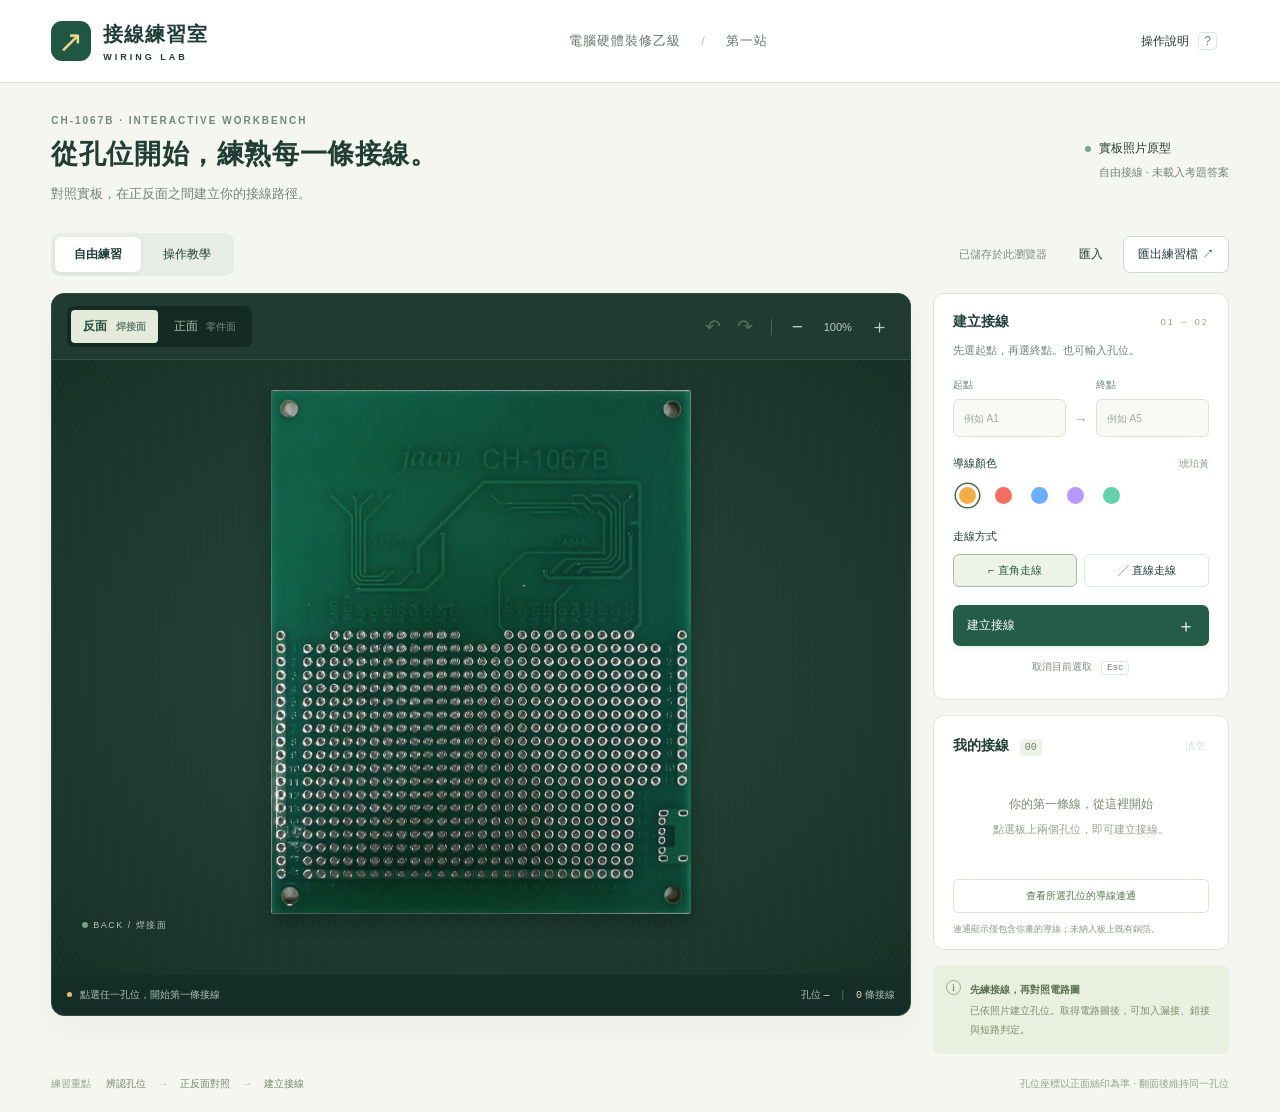
==== offline.html @ b143967b "Add CH-1067B wiring practice website and offline edition 上傳已完成圖片轉正的接線練習網站，包含 470 個接點、正反面對照、接線編輯、練習存檔" ====
<!doctype html>
<html lang="zh-Hant">
<head>
  <meta charset="utf-8"><meta name="viewport" content="width=device-width, initial-scale=1">
  <meta name="description" content="以 CH-1067B 實板照片練習孔位辨識、正反面對照及模擬接線。">
  <title>接線練習室｜電腦硬體裝修乙級</title>
  <style>*{box-sizing:border-box} :root{--ink:#203e36;--muted:#73837c;--line:#dfe6df;--green:#1e6651;--paper:#f5f6f0}body{margin:0;background:var(--paper);color:var(--ink);font-family:Inter,"Noto Sans TC","Microsoft JhengHei",sans-serif;font-size:14px}button,input{font:inherit}button{cursor:pointer;border:0;background:none;color:inherit;transition:background .18s,box-shadow .18s}button:disabled{opacity:.35;cursor:default}button:focus-visible,a:focus-visible,input:focus-visible,circle:focus-visible{outline:3px solid #e9ad47;outline-offset:3px}button:hover:not(:disabled){filter:brightness(.96)}.topbar{height:83px;border-bottom:1px solid var(--line);display:flex;align-items:center;justify-content:space-between;padding:0 4%;background:#fff}.brand{display:flex;align-items:center;gap:12px;color:var(--ink);text-decoration:none;font-size:20px;font-weight:750;letter-spacing:1px}.brand small{display:block;font-size:9px;letter-spacing:3px;margin-top:4px;font-weight:600}.brandmark{width:40px;height:40px;background:#205744;border-radius:11px;color:#f3d48d;display:grid;place-items:center;font-size:30px;font-weight:400}.course{font-size:13px;letter-spacing:1px;color:#62766c}.course span{padding:0 16px;color:#bac6bd}.quiet{padding:9px 12px;font-size:12px}.key,kbd{font:11px inherit;border:1px solid var(--line);border-radius:4px;padding:1px 5px;margin-left:6px;color:var(--muted)}main{max-width:1660px;margin:auto;padding:32px 4% 18px}.page-heading{display:flex;align-items:center;justify-content:space-between;margin-bottom:28px;gap:20px}.eyebrow{font-size:10px;letter-spacing:2px;font-weight:700;color:#70897b}h1{font-size:27px;font-weight:700;letter-spacing:.6px;margin:10px 0}p{line-height:1.8}.page-heading p{font-size:13px;color:var(--muted);margin:0}.version{font-size:12px;white-space:nowrap}.version>span,.live-dot{display:inline-block;width:6px;height:6px;border-radius:50%;background:#75a383;margin-right:5px}.version small{display:block;color:var(--muted);font-size:11px;margin:8px 0 0 14px}.workspace-bar{display:flex;align-items:center;justify-content:space-between;margin-bottom:17px}.segmented{background:#e7ece4;padding:4px;border-radius:9px;display:flex;gap:3px}.segmented button{padding:9px 19px;font-size:12px;border-radius:6px}.segmented button.active{background:#fff;box-shadow:0 2px 4px #233f3410;font-weight:700}.save-actions{display:flex;align-items:center;gap:8px}.save-actions>span{color:#819183;font-size:11px;margin-right:12px}.outline{border:1px solid #cdd8cf;padding:9px 14px;border-radius:7px;font-size:12px;background:#fff}.workspace{display:grid;grid-template-columns:minmax(0,1fr) 296px;gap:22px;align-items:start}.bench{min-width:0;border:1px solid #2d4a40;border-radius:13px;overflow:hidden;box-shadow:0 14px 26px #23382b0b;background:#142d27}.bench-toolbar{display:flex;align-items:center;justify-content:space-between;background:#203b32;padding:12px 15px;border-bottom:1px solid #375346;gap:12px}.face-tabs{display:flex;gap:4px;background:#142b24;padding:4px;border-radius:7px}.face-tabs button{padding:8px 12px;border-radius:4px;color:#aabfb2;font-size:12px;white-space:nowrap}.face-tabs button span{font-size:10px;margin-left:5px;opacity:.65}.face-tabs button.active{background:#e4ebdb;color:#264b3d;font-weight:700}.board-actions{display:flex;align-items:center;gap:3px;color:#bbcebf}.board-actions button{min-width:29px;height:30px;border-radius:4px;font-size:19px}.board-actions button:hover{background:#385348}.board-actions #zoomReset{font-size:11px;min-width:46px}.board-actions>span{height:16px;border-left:1px solid #4c6456;margin:0 8px}.board-viewport{height:clamp(390px,48vw,690px);overflow:auto;position:relative;padding:30px 30px 42px;background:radial-gradient(#628e7030 1px,transparent 1px),radial-gradient(ellipse at center,#2a493b,#183128);background-size:16px 16px,100% 100%;display:block;scrollbar-color:#58745f #1c352b}.board-stage{position:relative;aspect-ratio:1.25;width:min(100%,850px);margin:0 auto;box-shadow:0 10px 20px #061c1566;border-radius:3px;isolation:isolate}.board-stage canvas,.board-stage svg{width:100%;height:100%;display:block;position:absolute;inset:0;border-radius:3px}.board-stage canvas{filter:saturate(.78) brightness(.95);background:#00724e}.board-stage svg{overflow:visible;touch-action:manipulation}.hole{fill:transparent;stroke:transparent;stroke-width:1.5;cursor:crosshair}.hole:hover,.hole:focus{fill:#ffffff55;stroke:#f5d58e;outline:none}.hole.selected{fill:#eabe5266;stroke:#ffe297;stroke-width:3}.hole.connected{fill:#82e7be88;stroke:#bcffdc;stroke-width:3}.wire-hit{fill:none;stroke:transparent;stroke-width:16;cursor:pointer}.wire{fill:none;stroke-linecap:round;stroke-linejoin:round;pointer-events:none;filter:drop-shadow(0 1.5px 1px #0007)}.wire-end{pointer-events:none}.wire.selected{stroke-dasharray:8 4}.marker{fill:#ffe0a1;stroke:#244c3c;stroke-width:2}.marker-text{fill:#213c2c;font:700 15px monospace;pointer-events:none}.board-corner{position:sticky;bottom:0;left:0;width:max-content;font-size:9px;letter-spacing:1.5px;color:#b1c5b5;padding-top:20px;pointer-events:none}.bench-status{color:#afc1b3;font-size:10px;min-height:40px;display:flex;align-items:center;justify-content:space-between;padding:10px 15px;gap:10px}.bench-status>span:first-child{display:flex;align-items:center;gap:8px}.bench-status i{width:5px;height:5px;border-radius:50%;background:#ddc07c;flex-shrink:0}.bench-status b{font-family:monospace;font-weight:400;color:#eadab3}.status-divider{margin:0 12px;color:#5a7563}aside{display:flex;flex-direction:column;gap:15px}.panel{background:#fff;border:1px solid var(--line);border-radius:11px;padding:19px}.section-title{display:flex;align-items:center;justify-content:space-between;gap:8px}h2{font-size:14px;margin:0;font-weight:700}.step-badge{font-size:9px;color:#94a28e;letter-spacing:2px}.muted{font-size:11px;color:var(--muted);margin:10px 0 17px}.endpoints{display:grid;grid-template-columns:1fr 18px 1fr;align-items:end;gap:6px}.endpoints>span{height:37px;display:grid;place-items:center;color:#9aa99c}.endpoints label{font-size:10px;color:#6e8174;display:block;margin-bottom:7px}.endpoints input{width:100%;min-width:0;height:38px;border:1px solid #dae3da;border-radius:6px;padding:0 10px;font-size:12px;background:#f9faf6;color:var(--ink)}.endpoints input::placeholder{color:#a0aea1;font-size:10px}.settings-label{font-size:11px;margin:19px 0 10px;display:flex;align-items:center;justify-content:space-between}.settings-label span{font-size:10px;color:#8e9c8f}.colors{display:flex;gap:13px;padding:3px}.colors button{width:23px;height:23px;border-radius:50%;border:3px solid white;box-shadow:0 0 0 1px transparent}.colors button.active{box-shadow:0 0 0 1.5px #4a6654}.route-options{display:flex;gap:7px}.route-options button{border:1px solid var(--line);border-radius:6px;flex:1;padding:8px 4px;font-size:11px}.route-options .active{color:#286044;background:#eef3e9;border-color:#a7bca4}.primary{display:flex;align-items:center;justify-content:space-between;background:#245c47;color:#fff;border-radius:7px;padding:12px 14px;font-size:12px;width:100%;margin-top:18px;box-shadow:0 3px 4px #204c3510}.primary span{font-size:18px;line-height:12px}.cancel{display:block;width:100%;margin-top:8px;font-size:10px;color:#7d8e7e;padding:6px}.cancel kbd{font-size:9px}.wire-panel{padding-bottom:12px}.wire-panel h2 span{font:10px monospace;background:#edf1e7;border-radius:4px;margin-left:7px;padding:3px 5px;color:#73866b}.text-button{font-size:10px;color:#8b9b8d;padding:4px}.wire-list{max-height:174px;overflow:auto;margin-top:13px}.wire-empty{text-align:center;padding:23px 4px 28px;color:#95a18f;font-size:11px;line-height:1.9}.wire-empty strong{display:block;font-weight:400;font-size:12px;color:#76896e;margin-bottom:3px}.wire-row{width:100%;display:flex;align-items:center;gap:9px;padding:11px 7px;border-radius:5px;font:11px monospace;border-bottom:1px solid #f0f3ed;text-align:left}.wire-row:hover,.wire-row.active{background:#eff4e9}.wire-row i{width:15px;height:3px;border-radius:2px}.wire-row .wire-index{color:#a0ad9d;font-size:9px;margin-left:auto}.danger{font-size:11px;color:#a75843;border:1px solid #e2cfc6;border-radius:4px;padding:7px;width:100%;margin-top:9px}.network-button{width:100%;border:1px solid #dce5d8;border-radius:5px;padding:9px;font-size:10px;margin-top:11px;color:#56754e}.micro{font-size:9px;color:#899784;line-height:1.7;margin:9px 0 0}.note{display:flex;gap:9px;background:#eaf0df;border-radius:8px;padding:15px 13px;color:#5b7350}.note-icon{border:1px solid #9aaa80;border-radius:50%;width:15px;height:15px;display:grid;place-items:center;font:10px Georgia;flex-shrink:0}.note strong{font-size:10px;font-weight:600}.note p{font-size:10px;line-height:1.85;margin:5px 0 0;color:#7c8b6b}footer{display:flex;justify-content:space-between;gap:18px;font-size:10px;color:#98a18f;margin-top:20px;line-height:2}footer b{font-weight:400;color:#72866c;margin-left:12px}footer>span>span{margin:0 0 0 12px;color:#b3bda8}.toast{position:fixed;bottom:28px;left:50%;transform:translate(-50%,15px);background:#1e4435;color:#fff;padding:12px 22px;border-radius:8px;box-shadow:0 5px 25px #0002;font-size:13px;opacity:0;pointer-events:none;transition:.2s;z-index:20;max-width:90vw}.toast.visible{opacity:1;transform:translate(-50%,0)}dialog{border:1px solid var(--line);border-radius:16px;padding:32px;max-width:510px;width:calc(100% - 32px);color:var(--ink);box-shadow:0 20px 90px #12342230}dialog::backdrop{background:#0c231c80;backdrop-filter:blur(4px)}dialog h2{font-size:23px;margin:12px 0 18px}.dialog-close{position:absolute;right:14px;top:10px;font-size:25px;color:#81917c}.help-steps{padding-left:24px}.help-steps li{padding-left:5px;margin-bottom:17px;font-size:13px}.help-steps p{font-size:12px;color:var(--muted);margin:5px 0}.help-note{background:#eff3e8;padding:12px;font-size:11px;line-height:1.8;border-radius:7px;color:#6c805c}.dialog-actions{display:flex;justify-content:flex-end;gap:10px;margin-top:25px}.dialog-actions .primary{width:auto;margin:0}#clearDialog p{font-size:12px;color:var(--muted)}.guide-panel{background:#f2f6e9;border-color:#d5dfc6}.guide-panel ol{padding-left:20px;margin:0;color:#69815c;font-size:11px}.guide-panel li{padding:7px 0}.guide-panel li.complete{text-decoration:line-through;opacity:.6}.guide-panel #guideMessage{font-size:10px;margin-bottom:0;color:#627b52}.guide-panel .section-title>span{font:11px monospace;color:#69815c}.target-ring{fill:#f5d78222;stroke:#ffe6a4;stroke-width:3;stroke-dasharray:4 3;pointer-events:none}[hidden]{display:none!important}@media(min-width:1450px){.workspace{grid-template-columns:minmax(0,1fr) 318px}.board-viewport{height:730px;padding:35px 50px}.panel{padding:21px}}@media(max-width:1050px){main{padding:25px 24px}.topbar{padding:0 24px}.page-heading h1{font-size:22px}.workspace{grid-template-columns:minmax(0,1fr) 270px;gap:15px}.bench-toolbar{flex-wrap:wrap}.board-viewport{padding:20px 15px;height:470px}.face-tabs button{padding:7px 10px}.face-tabs button span{display:none}.panel{padding:16px}.course{font-size:11px}.save-actions>span{display:none}footer{font-size:9px}}@media(max-width:760px){.topbar{height:68px;padding:0 18px}.brand{font-size:17px}.brandmark{height:34px;width:34px}.course{display:none}main{padding:24px 15px}.page-heading{display:block;margin-bottom:20px}.page-heading h1{font-size:20px}.page-heading p{font-size:12px}.version{margin-top:15px;font-size:10px}.version small{display:inline;margin-left:8px}.workspace{display:flex;flex-direction:column;gap:15px}.bench{width:100%}aside{width:100%;display:grid;grid-template-columns:1fr 1fr;gap:12px}.note{grid-column:1/-1}.board-viewport{height:auto;min-height:340px;max-height:570px;padding:20px 16px 8px}.board-stage{min-width:340px}.board-corner{padding:15px 0 8px}.bench-status{font-size:9px;flex-wrap:wrap;gap:7px}.save-actions .outline{padding:9px;font-size:10px}.quiet{padding:8px;font-size:11px}.segmented button{padding:9px 12px;font-size:11px}footer{display:block}footer>span{display:block}.guide-panel{grid-column:1/-1;grid-row:1}.board-actions>span{margin:0 3px}}@media(max-width:430px){aside{display:flex}.board-viewport{padding:18px 9px 6px}.board-stage{min-width:310px}.board-actions button{min-width:23px}.bench-toolbar{padding:9px}.face-tabs button{font-size:11px;padding:7px 10px}.save-actions{gap:0}.workspace-bar{gap:5px}#import{font-size:10px}}
</style>
</head>
<body>
  <header class="topbar">
    <a class="brand" href="./"><span class="brandmark">↗</span><span>接線練習室<small>WIRING LAB</small></span></a>
    <div class="course">電腦硬體裝修乙級 <span>/</span> 第一站</div>
    <button id="help" class="quiet">操作說明 <span class="key">?</span></button>
  </header>
  <main>
    <section class="page-heading"><div><div class="eyebrow">CH-1067B · INTERACTIVE WORKBENCH</div><h1>從孔位開始，練熟每一條接線。</h1><p>對照實板，在正反面之間建立你的接線路徑。</p></div><div class="version"><span></span> 實板照片原型 <small>自由接線 · 未載入考題答案</small></div></section>
    <div class="workspace-bar"><div class="segmented" aria-label="練習模式"><button id="freeMode" class="active" aria-pressed="true">自由練習</button><button id="guideMode" aria-pressed="false">操作教學</button></div><div class="save-actions"><span id="saveState">已儲存於此瀏覽器</span><button id="import" class="quiet">匯入</button><button id="export" class="outline">匯出練習檔 ↗</button><input type="file" id="importFile" accept=".json,application/json" hidden></div></div>
    <div class="workspace">
      <section class="bench" aria-label="互動電路板">
        <div class="bench-toolbar"><div class="face-tabs"><button id="backFace" class="active" aria-pressed="true">反面 <span>焊接面</span></button><button id="frontFace" aria-pressed="false">正面 <span>零件面</span></button></div><div class="board-actions"><button id="undo" title="復原 Ctrl+Z" aria-label="復原">↶</button><button id="redo" title="重做 Ctrl+Shift+Z" aria-label="重做">↷</button><span></span><button id="zoomOut" aria-label="縮小">−</button><button id="zoomReset" title="重設縮放">100%</button><button id="zoomIn" aria-label="放大">＋</button></div></div>
        <div id="boardViewport" class="board-viewport"><div id="boardStage" class="board-stage"><canvas id="photo" width="1200" height="960" aria-label="CH-1067B 電路板實照"></canvas><svg id="board" viewBox="0 0 1000 800" aria-label="點選孔位建立接線"><g id="wires"></g><g id="targets"></g><g id="holes"></g><g id="markers"></g></svg></div><div class="board-corner"><span class="live-dot"></span><span id="faceLabel">BACK / 焊接面</span></div></div>
        <div class="bench-status"><span><i></i><span id="instruction">點選任一孔位，開始第一條接線</span></span><span>孔位 <b id="hoverLabel">—</b><span class="status-divider">|</span><b id="wireCount">0</b> 條接線</span></div>
      </section>
      <aside>
        <section class="panel connect-panel"><div class="section-title"><h2>建立接線</h2><span class="step-badge">01 → 02</span></div><p class="muted">先選起點，再選終點。也可輸入孔位。</p>
          <div class="endpoints"><div><label for="startPoint">起點</label><input id="startPoint" list="holeOptions" placeholder="例如 A1" autocomplete="off"></div><span>→</span><div><label for="endPoint">終點</label><input id="endPoint" list="holeOptions" placeholder="例如 A5" autocomplete="off"></div></div><datalist id="holeOptions"></datalist>
          <div class="settings-label">導線顏色 <span id="colorName">琥珀黃</span></div><div id="colors" class="colors" role="group" aria-label="導線顏色"></div>
          <div class="settings-label">走線方式</div><div class="route-options"><button id="elbow" class="active" aria-pressed="true">⌐ 直角走線</button><button id="straight" aria-pressed="false">╱ 直線走線</button></div>
          <button id="addWire" class="primary">建立接線 <span>＋</span></button><button id="cancel" class="cancel">取消目前選取 <kbd>Esc</kbd></button>
        </section>
        <section id="guidePanel" class="panel guide-panel" hidden><div class="section-title"><h2>操作教學</h2><span id="guideProgress">0 / 3</span></div><p class="muted">以下是滑鼠操作示範，不是考題答案。</p><ol id="guideSteps"></ol><p id="guideMessage">跟著板上光圈，依序點選兩個孔位。</p></section>
        <section class="panel wire-panel"><div class="section-title"><h2>我的接線 <span id="listCount">00</span></h2><button id="clear" class="text-button">清空</button></div><div id="wireList" class="wire-list"></div><div id="selectedWire" hidden><button id="deleteSelected" class="danger">刪除選取的導線</button></div><button id="network" class="network-button">查看所選孔位的導線連通</button><p class="micro">連通顯示僅包含你畫的導線；未納入板上既有銅箔。</p></section>
        <section class="note"><span class="note-icon">i</span><div><strong>先練接線，再對照電路圖</strong><p>已依照片建立孔位。取得電路圖後，可加入漏接、錯接與短路判定。</p></div></section>
      </aside>
    </div>
    <footer><span>練習重點 <b>辨認孔位</b><span>→</span><b>正反面對照</b><span>→</span><b>建立接線</b></span><span>孔位座標以正面絲印為準 · 翻面後維持同一孔位</span></footer>
  </main>
  <div id="toast" class="toast" role="status" aria-live="polite"></div>
  <dialog id="helpDialog"><button class="dialog-close" aria-label="關閉說明">×</button><div class="eyebrow">GETTING STARTED</div><h2>你的第一條接線</h2><ol class="help-steps"><li><b>選起點與終點</b><p>點選兩個孔位即可接線。也能直接輸入 A1、A5 等座標，再按「建立接線」。</p></li><li><b>翻面核對位置</b><p>切換正面與反面，同一條導線和相同孔位會同步對應。座標統一使用正面絲印。</p></li><li><b>修改與保存</b><p>點接線清單可選取導線，按刪除按鈕移除。支援復原、重做與 JSON 練習檔匯入匯出。</p></li></ol><div class="help-note">本版涵蓋矩陣孔與旁邊 20 個接點；USB 與表面黏著焊盤尚未開放接線。照片孔位仍需實板核對，網站目前不提供正式考試評分。</div><button id="startGuide" class="primary">開始操作教學 →</button></dialog>
  <dialog id="clearDialog"><h2>清空這次的接線？</h2><p>所有導線將移除；清空後仍可按「復原」恢復。</p><div class="dialog-actions"><button id="keepWires" class="outline">保留接線</button><button id="confirmClear" class="primary">清空接線</button></div></dialog>
  <script type="module">
const embeddedPhotos={"front":"[data-uri]","back":"[data-uri]"};
const ROWS = 'ABCDEFGHIJKLMNOPQRSTUVWXY';
function solve(A, b) {
  A = A.map((row,i)=>[...row,b[i]]);
  for(let i=0;i<b.length;i++) {
    let k=i; for(let j=i+1;j<b.length;j++) if(Math.abs(A[j][i])>Math.abs(A[k][i])) k=j;
    [A[i],A[k]]=[A[k],A[i]];
    const d=A[i][i]; if(Math.abs(d)<1e-10) throw Error('無法對齊照片');
    for(let j=i;j<=b.length;j++) A[i][j]/=d;
    for(let r=0;r<b.length;r++) if(r!==i) {const f=A[r][i];for(let j=i;j<=b.length;j++) A[r][j]-=f*A[i][j];}
  }
  return A.map(r=>r[b.length]);
}
function homography(from,to) {
  const a=[],b=[];
  from.forEach(([x,y],i)=>{const [u,v]=to[i];a.push([x,y,1,0,0,0,-u*x,-u*y],[0,0,0,x,y,1,-v*x,-v*y]);b.push(u,v);});
  const h=solve(a,b);
  return ([x,y])=>{const d=h[6]*x+h[7]*y+1;return [(h[0]*x+h[1]*y+h[2])/d,(h[3]*x+h[4]*y+h[5])/d];};
}
const corners={front:[[977,814],[208,803],[216,186],[990,199]],back:[[160,151],[995,153],[991,808],[170,813]]};
const rectangle=[[0,0],[1000,0],[1000,800],[0,800]];
function connected(wires,start) {
  const visited=new Set(start?[start]:[]),queue=[...visited];
  for(let i=0;i<queue.length;i++) for(const w of wires) {const other=w.a===queue[i]?w.b:w.b===queue[i]?w.a:null;if(other&&!visited.has(other)){visited.add(other);queue.push(other);}}
  return visited;
}
function validateProject(data,ids) {
  const colors=['#f3ad48','#f36d60','#6aaeff','#b69aff','#62d2ab'];
  if(data?.format!=='ch1067b-wiring-v1'||!Array.isArray(data.wires)||data.wires.length>1500) throw Error('這不是有效的 CH-1067B 練習檔。');
  const seen=new Set();
  return data.wires.map((w,i)=>{
    if(!ids.has(w.a)||!ids.has(w.b)||w.a===w.b||!colors.includes(w.color)||!['straight','elbow'].includes(w.route)) throw Error('練習檔含有無效孔位或接線。');
    const key=[w.a,w.b].sort().join('|');if(seen.has(key))throw Error('練習檔含有重複接線。');seen.add(key);
    return {id:i+1,a:w.a,b:w.b,color:w.color,route:w.route};
  });
}

const $=id=>document.getElementById(id),NS='http://www.w3.org/2000/svg';
const colors=[['#f3ad48','琥珀黃'],['#f36d60','珊瑚紅'],['#6aaeff','天空藍'],['#b69aff','薰衣紫'],['#62d2ab','薄荷綠']];
const key='ch1067b-wiring-v1';
let holes=[],byId=new Map(),wires=[],undoStack=[],redoStack=[],start=null,end=null,selected=null,face='back',color=colors[0][0],route='elbow',zoom=1,mode='free',network=false,toastTimer;
const guides=[['A1','A5'],['D3','H3'],['K6','K10']];
const imageCache={};
const maps=Object.fromEntries(['front','back'].map(f=>[f,homography(corners[f],rectangle)]));
function svg(tag,attrs={},text){const el=document.createElementNS(NS,tag);for(const[k,v]of Object.entries(attrs))el.setAttribute(k,v);if(text!=null)el.textContent=text;return el;}
function notify(message){$('toast').textContent=message;$('toast').classList.add('visible');clearTimeout(toastTimer);toastTimer=setTimeout(()=>$('toast').classList.remove('visible'),3500);}
function persist(){try{localStorage.setItem(key,JSON.stringify({format:key,wires}));$('saveState').textContent='已儲存於此瀏覽器';}catch{$('saveState').textContent='無法自動儲存，請匯出練習檔';}}
function snapshot(){undoStack.push(structuredClone(wires));if(undoStack.length>100)undoStack.shift();redoStack=[];}
function updateHistory(){ $('undo').disabled=!undoStack.length;$('redo').disabled=!redoStack.length;}
function commit(){persist();renderWires();updateHistory();renderGuides();}
function viewSize(){return face==='back'?[800,1000]:[1000,800];}
function orient([x,y]){return face==='back'?[y,1000-x]:[x,y];}
function point(id){return orient(byId.get(id).points[face]);}
function path(w){const a=byId.get(w.a).points[face],b=byId.get(w.b).points[face];return (w.route==='straight'?[a,b]:[a,[b[0],a[1]],b]).map(orient).map((p,i)=>`${i?'L':'M'}${p}`).join(' ');}
function normalize(value){const s=value.trim().toUpperCase().replace(/\s+/g,'');if(byId.has(s))return s;const found=holes.find(h=>h.label.toUpperCase().replace(/\s+/g,'')===s);return found?.id||null;}
function setStart(id){start=id;end=null;selected=null;network=false;$('startPoint').value=byId.get(id).label;$('endPoint').value='';renderSelection();$('instruction').textContent=`起點 ${byId.get(id).label}：請選擇終點`;renderWires();}
function cancel(){start=null;end=null;selected=null;network=false;$('startPoint').value='';$('endPoint').value='';$('instruction').textContent='點選任一孔位，開始第一條接線';renderSelection();renderWires();}
function addWire(){
  const a=normalize($('startPoint').value),b=normalize($('endPoint').value);
  if(!a||!b)return notify('請選擇兩個有效孔位，例如 A1 與 A5。');
  if(a===b)return notify('起點與終點必須是不同的孔位。');
  if(wires.some(w=>(w.a===a&&w.b===b)||(w.a===b&&w.b===a)))return notify('這兩個孔位之間已經有接線。');
  if(wires.length>=1500)return notify('本次練習已達 1500 條接線，請先匯出或刪除部分導線。');
  snapshot();wires.push({id:Math.max(0,...wires.map(w=>w.id))+1,a,b,color,route});
  const label=`${byId.get(a).label} → ${byId.get(b).label}`;cancel();commit();notify(`已建立 ${label}`);
}
function pick(id){if(!start){setStart(id);}else if(start===id){cancel();}else{end=id;$('endPoint').value=byId.get(id).label;addWire();}}
function renderHoles(){
  $('holes').replaceChildren();
  for(const h of holes){const[x,y]=point(h.id);const el=svg('circle',{cx:x,cy:y,r:10,class:'hole','data-hole':h.id,role:'button',tabindex:-1,'aria-label':`孔位 ${h.label}`});
    el.append(svg('title',{},h.label));el.addEventListener('click',()=>pick(h.id));el.addEventListener('mouseenter',()=>$('hoverLabel').textContent=h.label);el.addEventListener('mouseleave',()=>$('hoverLabel').textContent='—');el.addEventListener('keydown',e=>{if(e.key==='Enter'||e.key===' '){e.preventDefault();pick(h.id);}});$('holes').append(el);
  }
  renderSelection();
}
function renderSelection(){
  const net=network&&start?connected(wires,start):new Set();
  for(const el of $('holes').children){el.classList.toggle('selected',el.dataset.hole===start);el.classList.toggle('connected',net.has(el.dataset.hole));}
  $('markers').replaceChildren();
  if(start){const[x,y]=point(start);const label=byId.get(start).label;const g=svg('g');g.append(svg('rect',{x:x-5,y:y-40,width:Math.max(46,label.length*11+13),height:27,rx:5,class:'marker'}),svg('text',{x:x+3,y:y-21,class:'marker-text'},label));$('markers').append(g);}
  $('network').classList.toggle('active',network);
}
function selectWire(id){selected=id;network=false;const w=wires.find(w=>w.id===id);start=w.a;end=w.b;$('startPoint').value=byId.get(w.a).label;$('endPoint').value=byId.get(w.b).label;$('instruction').textContent=`已選取 ${byId.get(w.a).label} → ${byId.get(w.b).label}`;renderWires();renderSelection();}
function renderWires(){
  $('wires').replaceChildren();$('wireList').replaceChildren();
  for(const[widx,w]of wires.entries()){
    const g=svg('g');const hit=svg('path',{d:path(w),class:'wire-hit','data-wire':w.id});hit.addEventListener('click',()=>selectWire(w.id));g.append(hit,svg('path',{d:path(w),stroke:w.color,'stroke-width':selected===w.id?6:4,class:`wire${selected===w.id?' selected':''}`}));
    for(const id of[w.a,w.b]){const[x,y]=point(id);g.append(svg('circle',{cx:x,cy:y,r:4,fill:w.color,stroke:'#fff7','stroke-width':1,class:'wire-end'}));}$('wires').append(g);
    const btn=document.createElement('button');btn.className=`wire-row${selected===w.id?' active':''}`;btn.setAttribute('aria-label',`選取接線 ${byId.get(w.a).label} 到 ${byId.get(w.b).label}`);const swatch=document.createElement('i');swatch.style.background=w.color;const label=document.createElement('span');label.textContent=`${byId.get(w.a).label} → ${byId.get(w.b).label}`;const idx=document.createElement('span');idx.className='wire-index';idx.textContent=String(widx+1).padStart(2,'0');btn.append(swatch,label,idx);btn.onclick=()=>selectWire(w.id);$('wireList').append(btn);
  }
  if(!wires.length){const empty=document.createElement('div');empty.className='wire-empty';empty.innerHTML='<strong>你的第一條線，從這裡開始</strong>點選板上兩個孔位，即可建立接線。';$('wireList').append(empty);}
  $('wireCount').textContent=wires.length;$('listCount').textContent=String(wires.length).padStart(2,'0');$('selectedWire').hidden=selected===null;$('clear').disabled=!wires.length;
}
function renderGuides(){
  $('guidePanel').hidden=mode!=='guide';$('targets').replaceChildren();
  const done=guides.map(([a,b])=>connected(wires,a).has(b));$('guideProgress').textContent=`${done.filter(Boolean).length} / 3`;$('guideSteps').replaceChildren();
  guides.forEach(([a,b],i)=>{const li=document.createElement('li');li.textContent=`${a} → ${b}`;li.classList.toggle('complete',done[i]);$('guideSteps').append(li);});
  if(mode==='guide'){const next=done.indexOf(false);$('guideMessage').textContent=next<0?'已完成！可以切回自由練習，試著建立自己的接線。':'跟著板上光圈，依序點選兩個孔位。';if(next>=0)for(const id of guides[next]){const[x,y]=point(id);$('targets').append(svg('circle',{cx:x,cy:y,r:16,class:'target-ring'}));}}
}
function setMode(next){mode=next;$('freeMode').classList.toggle('active',mode==='free');$('guideMode').classList.toggle('active',mode==='guide');$('freeMode').setAttribute('aria-pressed',mode==='free');$('guideMode').setAttribute('aria-pressed',mode==='guide');renderGuides();}
function triangle(ctx,img,src,dst){
  const [[x0,y0],[x1,y1],[x2,y2]]=src,[[u0,v0],[u1,v1],[u2,v2]]=dst;
  const den=(x1-x0)*(y2-y0)-(x2-x0)*(y1-y0);if(Math.abs(den)<1e-8)return;
  const a=((u1-u0)*(y2-y0)-(u2-u0)*(y1-y0))/den,c=((x1-x0)*(u2-u0)-(x2-x0)*(u1-u0))/den;
  const b=((v1-v0)*(y2-y0)-(v2-v0)*(y1-y0))/den,d=((x1-x0)*(v2-v0)-(x2-x0)*(v1-v0))/den;
  ctx.save();ctx.beginPath();dst.forEach(([x,y],i)=>i?ctx.lineTo(x,y):ctx.moveTo(x,y));ctx.closePath();ctx.clip();ctx.transform(a,b,c,d,u0-a*x0-c*y0,v0-b*x0-d*y0);ctx.drawImage(img,0,0);ctx.restore();
}
function renderPhoto(){
  const ctx=$('photo').getContext('2d');ctx.resetTransform();ctx.clearRect(0,0,$('photo').width,$('photo').height);ctx.scale(1.2,1.2);
  const inv=homography(rectangle,corners[face]),img=imageCache[face];const n=24;
  for(let r=0;r<n;r++)for(let c=0;c<n;c++){
    const q=[[c*1000/n,r*800/n],[(c+1)*1000/n,r*800/n],[(c+1)*1000/n,(r+1)*800/n],[c*1000/n,(r+1)*800/n]];
    for(const inds of [[0,1,2],[0,2,3]])triangle(ctx,img,inds.map(i=>inv(q[i])),inds.map(i=>orient(q[i])));
  }
}
function setFace(next){face=next;const[width,height]=viewSize();$('board').setAttribute('viewBox',`0 0 ${width} ${height}`);$('photo').width=width*1.2;$('photo').height=height*1.2;$('boardStage').style.aspectRatio=`${width} / ${height}`;$('backFace').classList.toggle('active',face==='back');$('frontFace').classList.toggle('active',face==='front');$('backFace').setAttribute('aria-pressed',face==='back');$('frontFace').setAttribute('aria-pressed',face==='front');$('faceLabel').textContent=face==='back'?'BACK / 焊接面':'FRONT / 零件面';renderPhoto();renderHoles();renderWires();renderGuides();setZoom(zoom);}
function setZoom(next){zoom=Math.min(2.5,Math.max(.75,next));const vp=$('boardViewport'),style=getComputedStyle(vp),availableWidth=vp.clientWidth-parseFloat(style.paddingLeft)-parseFloat(style.paddingRight),[width,height]=viewSize();const base=window.innerWidth<=760?availableWidth:Math.min(availableWidth,(vp.clientHeight-parseFloat(style.paddingTop)-parseFloat(style.paddingBottom)-18)*width/height,850);$('zoomReset').textContent=`${Math.round(zoom*100)}%`;$('boardStage').style.width=`${Math.max(250,base)*zoom}px`;$('boardStage').style.maxWidth='none';}
function undo(){if(!undoStack.length)return;redoStack.push(structuredClone(wires));wires=undoStack.pop();cancel();commit();notify('已復原');}
function redo(){if(!redoStack.length)return;undoStack.push(structuredClone(wires));wires=redoStack.pop();cancel();commit();notify('已重做');}
function deleteSelected(){if(selected===null)return;snapshot();wires=wires.filter(w=>w.id!==selected);cancel();commit();notify('已刪除接線，可按復原恢復');}
async function init(){
  holes=[{"id":"A1","label":"A1","row":0,"col":1,"raw":{"front":[602,755],"back":[585,209]}},{"id":"A2","label":"A2","row":0,"col":2,"raw":{"front":[582,755],"back":[564,209]}},{"id":"A3","label":"A3","row":0,"col":3,"raw":{"front":[563,755],"back":[542,209]}},{"id":"A4","label":"A4","row":0,"col":4,"raw":{"front":[544,754],"back":[521,209]}},{"id":"A5","label":"A5","row":0,"col":5,"raw":{"front":[524,754],"back":[500,209]}},{"id":"A6","label":"A6","row":0,"col":6,"raw":{"front":[505,754],"back":[479,209]}},{"id":"A7","label":"A7","row":0,"col":7,"raw":{"front":[485,754],"back":[458,209]}},{"id":"A8","label":"A8","row":0,"col":8,"raw":{"front":[465,754],"back":[436,209]}},{"id":"A9","label":"A9","row":0,"col":9,"raw":{"front":[446,753],"back":[415,209]}},{"id":"A10","label":"A10","row":0,"col":10,"raw":{"front":[426,753],"back":[394,209]}},{"id":"A11","label":"A11","row":0,"col":11,"raw":{"front":[406,753],"back":[373,209]}},{"id":"A12","label":"A12","row":0,"col":12,"raw":{"front":[387,752],"back":[352,208]}},{"id":"A13","label":"A13","row":0,"col":13,"raw":{"front":[367,752],"back":[331,209]}},{"id":"A14","label":"A14","row":0,"col":14,"raw":{"front":[348,752],"back":[309,209]}},{"id":"A15","label":"A15","row":0,"col":15,"raw":{"front":[328,752],"back":[289,209]}},{"id":"A16","label":"A16","row":0,"col":16,"raw":{"front":[308,751],"back":[267,209]}},{"id":"A17","label":"A17","row":0,"col":17,"raw":{"front":[289,751],"back":[246,209]}},{"id":"A18","label":"A18","row":0,"col":18,"raw":{"front":[269,751],"back":[225,210]}},{"id":"B1","label":"B1","row":1,"col":1,"raw":{"front":[602,736],"back":[584,230]}},{"id":"B2","label":"B2","row":1,"col":2,"raw":{"front":[583,736],"back":[563,230]}},{"id":"B3","label":"B3","row":1,"col":3,"raw":{"front":[563,735],"back":[543,230]}},{"id":"B4","label":"B4","row":1,"col":4,"raw":{"front":[544,735],"back":[521,230]}},{"id":"B5","label":"B5","row":1,"col":5,"raw":{"front":[524,735],"back":[500,230]}},{"id":"B6","label":"B6","row":1,"col":6,"raw":{"front":[505,735],"back":[479,230]}},{"id":"B7","label":"B7","row":1,"col":7,"raw":{"front":[485,734],"back":[457,230]}},{"id":"B8","label":"B8","row":1,"col":8,"raw":{"front":[465,734],"back":[437,230]}},{"id":"B9","label":"B9","row":1,"col":9,"raw":{"front":[446,734],"back":[415,231]}},{"id":"B10","label":"B10","row":1,"col":10,"raw":{"front":[426,734],"back":[394,230]}},{"id":"B11","label":"B11","row":1,"col":11,"raw":{"front":[407,734],"back":[372,230]}},{"id":"B12","label":"B12","row":1,"col":12,"raw":{"front":[387,733],"back":[352,230]}},{"id":"B13","label":"B13","row":1,"col":13,"raw":{"front":[367,733],"back":[331,230]}},{"id":"B14","label":"B14","row":1,"col":14,"raw":{"front":[348,733],"back":[310,230]}},{"id":"B15","label":"B15","row":1,"col":15,"raw":{"front":[328,732],"back":[288,230]}},{"id":"B16","label":"B16","row":1,"col":16,"raw":{"front":[309,732],"back":[268,230]}},{"id":"B17","label":"B17","row":1,"col":17,"raw":{"front":[289,732],"back":[246,230]}},{"id":"B18","label":"B18","row":1,"col":18,"raw":{"front":[269,731],"back":[224,232]}},{"id":"C1","label":"C1","row":2,"col":1,"raw":{"front":[603,716],"back":[585,251]}},{"id":"C2","label":"C2","row":2,"col":2,"raw":{"front":[583,716],"back":[564,251]}},{"id":"C3","label":"C3","row":2,"col":3,"raw":{"front":[563,716],"back":[543,251]}},{"id":"C4","label":"C4","row":2,"col":4,"raw":{"front":[544,716],"back":[522,251]}},{"id":"C5","label":"C5","row":2,"col":5,"raw":{"front":[525,715],"back":[500,251]}},{"id":"C6","label":"C6","row":2,"col":6,"raw":{"front":[505,715],"back":[480,251]}},{"id":"C7","label":"C7","row":2,"col":7,"raw":{"front":[485,715],"back":[458,251]}},{"id":"C8","label":"C8","row":2,"col":8,"raw":{"front":[466,715],"back":[436,251]}},{"id":"C9","label":"C9","row":2,"col":9,"raw":{"front":[446,714],"back":[416,251]}},{"id":"C10","label":"C10","row":2,"col":10,"raw":{"front":[427,714],"back":[394,251]}},{"id":"C11","label":"C11","row":2,"col":11,"raw":{"front":[407,714],"back":[374,251]}},{"id":"C12","label":"C12","row":2,"col":12,"raw":{"front":[387,714],"back":[352,251]}},{"id":"C13","label":"C13","row":2,"col":13,"raw":{"front":[368,714],"back":[331,251]}},{"id":"C14","label":"C14","row":2,"col":14,"raw":{"front":[348,713],"back":[310,251]}},{"id":"C15","label":"C15","row":2,"col":15,"raw":{"front":[328,713],"back":[289,251]}},{"id":"C16","label":"C16","row":2,"col":16,"raw":{"front":[309,712],"back":[268,251]}},{"id":"C17","label":"C17","row":2,"col":17,"raw":{"front":[289,712],"back":[247,252]}},{"id":"C18","label":"C18","row":2,"col":18,"raw":{"front":[269,712],"back":[227,250]}},{"id":"D1","label":"D1","row":3,"col":1,"raw":{"front":[603,697],"back":[585,272]}},{"id":"D2","label":"D2","row":3,"col":2,"raw":{"front":[583,697],"back":[563,272]}},{"id":"D3","label":"D3","row":3,"col":3,"raw":{"front":[564,696],"back":[542,272]}},{"id":"D4","label":"D4","row":3,"col":4,"raw":{"front":[544,696],"back":[522,272]}},{"id":"D5","label":"D5","row":3,"col":5,"raw":{"front":[525,696],"back":[500,272]}},{"id":"D6","label":"D6","row":3,"col":6,"raw":{"front":[505,696],"back":[479,272]}},{"id":"D7","label":"D7","row":3,"col":7,"raw":{"front":[486,695],"back":[458,272]}},{"id":"D8","label":"D8","row":3,"col":8,"raw":{"front":[466,695],"back":[437,272]}},{"id":"D9","label":"D9","row":3,"col":9,"raw":{"front":[447,695],"back":[416,273]}},{"id":"D10","label":"D10","row":3,"col":10,"raw":{"front":[427,695],"back":[395,273]}},{"id":"D11","label":"D11","row":3,"col":11,"raw":{"front":[407,694],"back":[373,272]}},{"id":"D12","label":"D12","row":3,"col":12,"raw":{"front":[387,694],"back":[353,272]}},{"id":"D13","label":"D13","row":3,"col":13,"raw":{"front":[368,694],"back":[331,272]}},{"id":"D14","label":"D14","row":3,"col":14,"raw":{"front":[348,694],"back":[311,273]}},{"id":"D15","label":"D15","row":3,"col":15,"raw":{"front":[329,694],"back":[290,273]}},{"id":"D16","label":"D16","row":3,"col":16,"raw":{"front":[309,693],"back":[268,273]}},{"id":"D17","label":"D17","row":3,"col":17,"raw":{"front":[289,693],"back":[247,273]}},{"id":"D18","label":"D18","row":3,"col":18,"raw":{"front":[270,692],"back":[225,274]}},{"id":"E1","label":"E1","row":4,"col":1,"raw":{"front":[603,677],"back":[585,293]}},{"id":"E2","label":"E2","row":4,"col":2,"raw":{"front":[584,677],"back":[563,294]}},{"id":"E3","label":"E3","row":4,"col":3,"raw":{"front":[564,677],"back":[542,293]}},{"id":"E4","label":"E4","row":4,"col":4,"raw":{"front":[544,677],"back":[522,293]}},{"id":"E5","label":"E5","row":4,"col":5,"raw":{"front":[525,677],"back":[501,294]}},{"id":"E6","label":"E6","row":4,"col":6,"raw":{"front":[505,676],"back":[479,293]}},{"id":"E7","label":"E7","row":4,"col":7,"raw":{"front":[486,676],"back":[458,294]}},{"id":"E8","label":"E8","row":4,"col":8,"raw":{"front":[466,676],"back":[437,294]}},{"id":"E9","label":"E9","row":4,"col":9,"raw":{"front":[446,675],"back":[415,293]}},{"id":"E10","label":"E10","row":4,"col":10,"raw":{"front":[427,675],"back":[395,293]}},{"id":"E11","label":"E11","row":4,"col":11,"raw":{"front":[407,675],"back":[373,294]}},{"id":"E12","label":"E12","row":4,"col":12,"raw":{"front":[388,675],"back":[352,294]}},{"id":"E13","label":"E13","row":4,"col":13,"raw":{"front":[368,674],"back":[332,293]}},{"id":"E14","label":"E14","row":4,"col":14,"raw":{"front":[348,674],"back":[310,294]}},{"id":"E15","label":"E15","row":4,"col":15,"raw":{"front":[329,674],"back":[289,294]}},{"id":"E16","label":"E16","row":4,"col":16,"raw":{"front":[309,673],"back":[269,293]}},{"id":"E17","label":"E17","row":4,"col":17,"raw":{"front":[289,673],"back":[247,294]}},{"id":"E18","label":"E18","row":4,"col":18,"raw":{"front":[270,673],"back":[226,295]}},{"id":"F1","label":"F1","row":5,"col":1,"raw":{"front":[604,658],"back":[585,314]}},{"id":"F2","label":"F2","row":5,"col":2,"raw":{"front":[584,658],"back":[563,315]}},{"id":"F3","label":"F3","row":5,"col":3,"raw":{"front":[564,658],"back":[542,315]}},{"id":"F4","label":"F4","row":5,"col":4,"raw":{"front":[545,657],"back":[521,314]}},{"id":"F5","label":"F5","row":5,"col":5,"raw":{"front":[525,657],"back":[500,314]}},{"id":"F6","label":"F6","row":5,"col":6,"raw":{"front":[506,657],"back":[479,315]}},{"id":"F7","label":"F7","row":5,"col":7,"raw":{"front":[486,657],"back":[458,315]}},{"id":"F8","label":"F8","row":5,"col":8,"raw":{"front":[466,656],"back":[437,315]}},{"id":"F9","label":"F9","row":5,"col":9,"raw":{"front":[447,656],"back":[416,315]}},{"id":"F10","label":"F10","row":5,"col":10,"raw":{"front":[427,656],"back":[395,315]}},{"id":"F11","label":"F11","row":5,"col":11,"raw":{"front":[408,655],"back":[374,315]}},{"id":"F12","label":"F12","row":5,"col":12,"raw":{"front":[388,655],"back":[353,315]}},{"id":"F13","label":"F13","row":5,"col":13,"raw":{"front":[368,655],"back":[332,315]}},{"id":"F14","label":"F14","row":5,"col":14,"raw":{"front":[349,655],"back":[311,316]}},{"id":"F15","label":"F15","row":5,"col":15,"raw":{"front":[329,654],"back":[289,315]}},{"id":"F16","label":"F16","row":5,"col":16,"raw":{"front":[309,654],"back":[268,315]}},{"id":"F17","label":"F17","row":5,"col":17,"raw":{"front":[290,654],"back":[247,315]}},{"id":"F18","label":"F18","row":5,"col":18,"raw":{"front":[270,653],"back":[230,312]}},{"id":"G1","label":"G1","row":6,"col":1,"raw":{"front":[604,638],"back":[585,335]}},{"id":"G2","label":"G2","row":6,"col":2,"raw":{"front":[584,638],"back":[564,336]}},{"id":"G3","label":"G3","row":6,"col":3,"raw":{"front":[565,638],"back":[542,336]}},{"id":"G4","label":"G4","row":6,"col":4,"raw":{"front":[545,638],"back":[521,336]}},{"id":"G5","label":"G5","row":6,"col":5,"raw":{"front":[526,638],"back":[500,336]}},{"id":"G6","label":"G6","row":6,"col":6,"raw":{"front":[506,637],"back":[479,336]}},{"id":"G7","label":"G7","row":6,"col":7,"raw":{"front":[487,637],"back":[458,336]}},{"id":"G8","label":"G8","row":6,"col":8,"raw":{"front":[467,637],"back":[437,336]}},{"id":"G9","label":"G9","row":6,"col":9,"raw":{"front":[447,636],"back":[416,336]}},{"id":"G10","label":"G10","row":6,"col":10,"raw":{"front":[427,636],"back":[395,336]}},{"id":"G11","label":"G11","row":6,"col":11,"raw":{"front":[408,636],"back":[374,336]}},{"id":"G12","label":"G12","row":6,"col":12,"raw":{"front":[388,636],"back":[353,336]}},{"id":"G13","label":"G13","row":6,"col":13,"raw":{"front":[368,635],"back":[332,336]}},{"id":"G14","label":"G14","row":6,"col":14,"raw":{"front":[349,635],"back":[311,336]}},{"id":"G15","label":"G15","row":6,"col":15,"raw":{"front":[329,635],"back":[296,341]}},{"id":"G16","label":"G16","row":6,"col":16,"raw":{"front":[310,635],"back":[268,337]}},{"id":"G17","label":"G17","row":6,"col":17,"raw":{"front":[290,634],"back":[253,334]}},{"id":"G18","label":"G18","row":6,"col":18,"raw":{"front":[270,634],"back":[230,332]}},{"id":"H1","label":"H1","row":7,"col":1,"raw":{"front":[604,619],"back":[585,357]}},{"id":"H2","label":"H2","row":7,"col":2,"raw":{"front":[585,619],"back":[563,357]}},{"id":"H3","label":"H3","row":7,"col":3,"raw":{"front":[565,619],"back":[543,357]}},{"id":"H4","label":"H4","row":7,"col":4,"raw":{"front":[545,618],"back":[521,357]}},{"id":"H5","label":"H5","row":7,"col":5,"raw":{"front":[526,618],"back":[500,357]}},{"id":"H6","label":"H6","row":7,"col":6,"raw":{"front":[506,618],"back":[479,357]}},{"id":"H7","label":"H7","row":7,"col":7,"raw":{"front":[487,618],"back":[458,357]}},{"id":"H8","label":"H8","row":7,"col":8,"raw":{"front":[467,617],"back":[437,357]}},{"id":"H9","label":"H9","row":7,"col":9,"raw":{"front":[447,617],"back":[416,357]}},{"id":"H10","label":"H10","row":7,"col":10,"raw":{"front":[428,617],"back":[395,357]}},{"id":"H11","label":"H11","row":7,"col":11,"raw":{"front":[408,617],"back":[374,357]}},{"id":"H12","label":"H12","row":7,"col":12,"raw":{"front":[388,616],"back":[353,357]}},{"id":"H13","label":"H13","row":7,"col":13,"raw":{"front":[369,616],"back":[332,357]}},{"id":"H14","label":"H14","row":7,"col":14,"raw":{"front":[349,616],"back":[311,358]}},{"id":"H15","label":"H15","row":7,"col":15,"raw":{"front":[329,616],"back":[289,358]}},{"id":"H16","label":"H16","row":7,"col":16,"raw":{"front":[310,615],"back":[275,362]}},{"id":"H17","label":"H17","row":7,"col":17,"raw":{"front":[290,615],"back":[254,362]}},{"id":"H18","label":"H18","row":7,"col":18,"raw":{"front":[271,615],"back":[231,354]}},{"id":"I1","label":"I1","row":8,"col":1,"raw":{"front":[604,600],"back":[584,378]}},{"id":"I2","label":"I2","row":8,"col":2,"raw":{"front":[585,600],"back":[563,379]}},{"id":"I3","label":"I3","row":8,"col":3,"raw":{"front":[565,599],"back":[542,379]}},{"id":"I4","label":"I4","row":8,"col":4,"raw":{"front":[546,599],"back":[522,378]}},{"id":"I5","label":"I5","row":8,"col":5,"raw":{"front":[526,599],"back":[500,379]}},{"id":"I6","label":"I6","row":8,"col":6,"raw":{"front":[507,598],"back":[479,378]}},{"id":"I7","label":"I7","row":8,"col":7,"raw":{"front":[487,598],"back":[458,379]}},{"id":"I8","label":"I8","row":8,"col":8,"raw":{"front":[467,598],"back":[437,379]}},{"id":"I9","label":"I9","row":8,"col":9,"raw":{"front":[448,598],"back":[416,379]}},{"id":"I10","label":"I10","row":8,"col":10,"raw":{"front":[428,597],"back":[395,379]}},{"id":"I11","label":"I11","row":8,"col":11,"raw":{"front":[408,597],"back":[374,379]}},{"id":"I12","label":"I12","row":8,"col":12,"raw":{"front":[389,597],"back":[353,379]}},{"id":"I13","label":"I13","row":8,"col":13,"raw":{"front":[369,596],"back":[332,379]}},{"id":"I14","label":"I14","row":8,"col":14,"raw":{"front":[349,596],"back":[311,379]}},{"id":"I15","label":"I15","row":8,"col":15,"raw":{"front":[330,596],"back":[290,379]}},{"id":"I16","label":"I16","row":8,"col":16,"raw":{"front":[310,596],"back":[274,375]}},{"id":"I17","label":"I17","row":8,"col":17,"raw":{"front":[290,596],"back":[248,379]}},{"id":"I18","label":"I18","row":8,"col":18,"raw":{"front":[271,595],"back":[230,374]}},{"id":"J1","label":"J1","row":9,"col":1,"raw":{"front":[605,580],"back":[592,394]}},{"id":"J2","label":"J2","row":9,"col":2,"raw":{"front":[585,580],"back":[564,399]}},{"id":"J3","label":"J3","row":9,"col":3,"raw":{"front":[565,580],"back":[543,399]}},{"id":"J4","label":"J4","row":9,"col":4,"raw":{"front":[546,580],"back":[522,399]}},{"id":"J5","label":"J5","row":9,"col":5,"raw":{"front":[526,579],"back":[501,399]}},{"id":"J6","label":"J6","row":9,"col":6,"raw":{"front":[507,579],"back":[480,399]}},{"id":"J7","label":"J7","row":9,"col":7,"raw":{"front":[487,579],"back":[459,401]}},{"id":"J8","label":"J8","row":9,"col":8,"raw":{"front":[467,578],"back":[437,400]}},{"id":"J9","label":"J9","row":9,"col":9,"raw":{"front":[448,578],"back":[417,400]}},{"id":"J10","label":"J10","row":9,"col":10,"raw":{"front":[428,578],"back":[396,400]}},{"id":"J11","label":"J11","row":9,"col":11,"raw":{"front":[409,578],"back":[381,404]}},{"id":"J12","label":"J12","row":9,"col":12,"raw":{"front":[389,577],"back":[359,396]}},{"id":"J13","label":"J13","row":9,"col":13,"raw":{"front":[369,577],"back":[328,395]}},{"id":"J14","label":"J14","row":9,"col":14,"raw":{"front":[350,577],"back":[317,397]}},{"id":"J15","label":"J15","row":9,"col":15,"raw":{"front":[330,577],"back":[290,402]}},{"id":"J16","label":"J16","row":9,"col":16,"raw":{"front":[311,576],"back":[265,394]}},{"id":"J17","label":"J17","row":9,"col":17,"raw":{"front":[291,576],"back":[249,403]}},{"id":"J18","label":"J18","row":9,"col":18,"raw":{"front":[271,575],"back":[232,396]}},{"id":"K1","label":"K1","row":10,"col":1,"raw":{"front":[605,561],"back":[585,420]}},{"id":"K2","label":"K2","row":10,"col":2,"raw":{"front":[585,560],"back":[564,420]}},{"id":"K3","label":"K3","row":10,"col":3,"raw":{"front":[566,561],"back":[543,420]}},{"id":"K4","label":"K4","row":10,"col":4,"raw":{"front":[546,560],"back":[529,424]}},{"id":"K5","label":"K5","row":10,"col":5,"raw":{"front":[526,560],"back":[507,416]}},{"id":"K6","label":"K6","row":10,"col":6,"raw":{"front":[507,560],"back":[480,423]}},{"id":"K7","label":"K7","row":10,"col":7,"raw":{"front":[487,559],"back":[465,417]}},{"id":"K8","label":"K8","row":10,"col":8,"raw":{"front":[468,559],"back":[438,423]}},{"id":"K9","label":"K9","row":10,"col":9,"raw":{"front":[448,558],"back":[416,421]}},{"id":"K10","label":"K10","row":10,"col":10,"raw":{"front":[429,558],"back":[396,421]}},{"id":"K11","label":"K11","row":10,"col":11,"raw":{"front":[409,558],"back":[375,421]}},{"id":"K12","label":"K12","row":10,"col":12,"raw":{"front":[389,558],"back":[354,423]}},{"id":"K13","label":"K13","row":10,"col":13,"raw":{"front":[370,558],"back":[333,421]}},{"id":"K14","label":"K14","row":10,"col":14,"raw":{"front":[350,557],"back":[307,415]}},{"id":"K15","label":"K15","row":10,"col":15,"raw":{"front":[330,557],"back":[296,417]}},{"id":"K16","label":"K16","row":10,"col":16,"raw":{"front":[311,557],"back":[265,415]}},{"id":"K17","label":"K17","row":10,"col":17,"raw":{"front":[291,556],"back":[244,416]}},{"id":"K18","label":"K18","row":10,"col":18,"raw":{"front":[271,556],"back":[231,416]}},{"id":"L1","label":"L1","row":11,"col":1,"raw":{"front":[612,546],"back":[592,437]}},{"id":"L2","label":"L2","row":11,"col":2,"raw":{"front":[585,541],"back":[571,437]}},{"id":"L3","label":"L3","row":11,"col":3,"raw":{"front":[566,541],"back":[550,437]}},{"id":"L4","label":"L4","row":11,"col":4,"raw":{"front":[546,540],"back":[522,444]}},{"id":"L5","label":"L5","row":11,"col":5,"raw":{"front":[527,540],"back":[502,444]}},{"id":"L6","label":"L6","row":11,"col":6,"raw":{"front":[507,540],"back":[480,443]}},{"id":"L7","label":"L7","row":11,"col":7,"raw":{"front":[488,540],"back":[459,444]}},{"id":"L8","label":"L8","row":11,"col":8,"raw":{"front":[468,539],"back":[438,444]}},{"id":"L9","label":"L9","row":11,"col":9,"raw":{"front":[448,539],"back":[417,443]}},{"id":"L10","label":"L10","row":11,"col":10,"raw":{"front":[429,539],"back":[396,444]}},{"id":"L11","label":"L11","row":11,"col":11,"raw":{"front":[409,539],"back":[375,444]}},{"id":"L12","label":"L12","row":11,"col":12,"raw":{"front":[389,538],"back":[354,444]}},{"id":"L13","label":"L13","row":11,"col":13,"raw":{"front":[369,538],"back":[329,436]}},{"id":"L14","label":"L14","row":11,"col":14,"raw":{"front":[350,538],"back":[313,445]}},{"id":"L15","label":"L15","row":11,"col":15,"raw":{"front":[330,537],"back":[292,445]}},{"id":"L16","label":"L16","row":11,"col":16,"raw":{"front":[311,537],"back":[270,445]}},{"id":"L17","label":"L17","row":11,"col":17,"raw":{"front":[291,537],"back":[254,438]}},{"id":"L18","label":"L18","row":11,"col":18,"raw":{"front":[272,536],"back":[231,437]}},{"id":"M1","label":"M1","row":12,"col":1,"raw":{"front":[605,522],"back":[586,465]}},{"id":"M2","label":"M2","row":12,"col":2,"raw":{"front":[586,522],"back":[565,465]}},{"id":"M3","label":"M3","row":12,"col":3,"raw":{"front":[566,521],"back":[543,465]}},{"id":"M4","label":"M4","row":12,"col":4,"raw":{"front":[547,521],"back":[523,465]}},{"id":"M5","label":"M5","row":12,"col":5,"raw":{"front":[527,521],"back":[501,464]}},{"id":"M6","label":"M6","row":12,"col":6,"raw":{"front":[507,520],"back":[480,465]}},{"id":"M7","label":"M7","row":12,"col":7,"raw":{"front":[488,520],"back":[460,465]}},{"id":"M8","label":"M8","row":12,"col":8,"raw":{"front":[468,520],"back":[438,465]}},{"id":"M9","label":"M9","row":12,"col":9,"raw":{"front":[449,520],"back":[418,465]}},{"id":"M10","label":"M10","row":12,"col":10,"raw":{"front":[428,519],"back":[396,465]}},{"id":"M11","label":"M11","row":12,"col":11,"raw":{"front":[409,519],"back":[375,465]}},{"id":"M12","label":"M12","row":12,"col":12,"raw":{"front":[389,519],"back":[354,465]}},{"id":"M13","label":"M13","row":12,"col":13,"raw":{"front":[370,518],"back":[334,465]}},{"id":"M14","label":"M14","row":12,"col":14,"raw":{"front":[350,518],"back":[313,465]}},{"id":"M15","label":"M15","row":12,"col":15,"raw":{"front":[331,518],"back":[287,458]}},{"id":"M16","label":"M16","row":12,"col":16,"raw":{"front":[311,518],"back":[276,460]}},{"id":"M17","label":"M17","row":12,"col":17,"raw":{"front":[291,517],"back":[251,457]}},{"id":"M18","label":"M18","row":12,"col":18,"raw":{"front":[272,516],"back":[233,459]}},{"id":"N1","label":"N1","row":13,"col":1,"raw":{"front":[613,496],"back":[587,486]}},{"id":"N2","label":"N2","row":13,"col":2,"raw":{"front":[586,502],"back":[565,486]}},{"id":"N3","label":"N3","row":13,"col":3,"raw":{"front":[566,502],"back":[545,486]}},{"id":"N4","label":"N4","row":13,"col":4,"raw":{"front":[547,502],"back":[523,486]}},{"id":"N5","label":"N5","row":13,"col":5,"raw":{"front":[527,501],"back":[502,486]}},{"id":"N6","label":"N6","row":13,"col":6,"raw":{"front":[508,501],"back":[481,486]}},{"id":"N7","label":"N7","row":13,"col":7,"raw":{"front":[488,501],"back":[460,486]}},{"id":"N8","label":"N8","row":13,"col":8,"raw":{"front":[468,500],"back":[440,487]}},{"id":"N9","label":"N9","row":13,"col":9,"raw":{"front":[449,500],"back":[417,486]}},{"id":"N10","label":"N10","row":13,"col":10,"raw":{"front":[429,500],"back":[397,486]}},{"id":"N11","label":"N11","row":13,"col":11,"raw":{"front":[409,499],"back":[376,486]}},{"id":"N12","label":"N12","row":13,"col":12,"raw":{"front":[390,499],"back":[355,486]}},{"id":"N13","label":"N13","row":13,"col":13,"raw":{"front":[370,499],"back":[334,487]}},{"id":"N14","label":"N14","row":13,"col":14,"raw":{"front":[351,499],"back":[312,486]}},{"id":"N15","label":"N15","row":13,"col":15,"raw":{"front":[331,498],"back":[292,487]}},{"id":"N16","label":"N16","row":13,"col":16,"raw":{"front":[311,498],"back":[272,487]}},{"id":"N17","label":"N17","row":13,"col":17,"raw":{"front":[291,498],"back":[255,481]}},{"id":"N18","label":"N18","row":13,"col":18,"raw":{"front":[272,497],"back":[231,479]}},{"id":"O1","label":"O1","row":14,"col":1,"raw":{"front":[613,487],"back":[586,507]}},{"id":"O2","label":"O2","row":14,"col":2,"raw":{"front":[592,476],"back":[565,507]}},{"id":"O3","label":"O3","row":14,"col":3,"raw":{"front":[566,482],"back":[545,508]}},{"id":"O4","label":"O4","row":14,"col":4,"raw":{"front":[554,486],"back":[524,508]}},{"id":"O5","label":"O5","row":14,"col":5,"raw":{"front":[534,475],"back":[502,507]}},{"id":"O6","label":"O6","row":14,"col":6,"raw":{"front":[507,481],"back":[481,507]}},{"id":"O7","label":"O7","row":14,"col":7,"raw":{"front":[487,480],"back":[460,507]}},{"id":"O8","label":"O8","row":14,"col":8,"raw":{"front":[469,481],"back":[439,507]}},{"id":"O9","label":"O9","row":14,"col":9,"raw":{"front":[449,481],"back":[419,507]}},{"id":"O10","label":"O10","row":14,"col":10,"raw":{"front":[428,479],"back":[398,508]}},{"id":"O11","label":"O11","row":14,"col":11,"raw":{"front":[415,473],"back":[376,507]}},{"id":"O12","label":"O12","row":14,"col":12,"raw":{"front":[390,479],"back":[355,507]}},{"id":"O13","label":"O13","row":14,"col":13,"raw":{"front":[370,479],"back":[329,500]}},{"id":"O14","label":"O14","row":14,"col":14,"raw":{"front":[351,479],"back":[315,509]}},{"id":"O15","label":"O15","row":14,"col":15,"raw":{"front":[331,479],"back":[293,508]}},{"id":"O16","label":"O16","row":14,"col":16,"raw":{"front":[311,478],"back":[271,507]}},{"id":"O17","label":"O17","row":14,"col":17,"raw":{"front":[291,478],"back":[253,500]}},{"id":"O18","label":"O18","row":14,"col":18,"raw":{"front":[272,478],"back":[232,500]}},{"id":"P1","label":"P1","row":15,"col":1,"raw":{"front":[612,457],"back":[587,528]}},{"id":"P2","label":"P2","row":15,"col":2,"raw":{"front":[594,457],"back":[566,528]}},{"id":"P3","label":"P3","row":15,"col":3,"raw":{"front":[566,463],"back":[545,528]}},{"id":"P4","label":"P4","row":15,"col":4,"raw":{"front":[553,456],"back":[524,528]}},{"id":"P5","label":"P5","row":15,"col":5,"raw":{"front":[534,456],"back":[503,528]}},{"id":"P6","label":"P6","row":15,"col":6,"raw":{"front":[508,462],"back":[482,528]}},{"id":"P7","label":"P7","row":15,"col":7,"raw":{"front":[488,461],"back":[461,529]}},{"id":"P8","label":"P8","row":15,"col":8,"raw":{"front":[468,461],"back":[440,528]}},{"id":"P9","label":"P9","row":15,"col":9,"raw":{"front":[449,461],"back":[419,528]}},{"id":"P10","label":"P10","row":15,"col":10,"raw":{"front":[429,460],"back":[398,528]}},{"id":"P11","label":"P11","row":15,"col":11,"raw":{"front":[409,460],"back":[377,529]}},{"id":"P12","label":"P12","row":15,"col":12,"raw":{"front":[390,460],"back":[357,529]}},{"id":"P13","label":"P13","row":15,"col":13,"raw":{"front":[370,460],"back":[335,529]}},{"id":"P14","label":"P14","row":15,"col":14,"raw":{"front":[351,459],"back":[314,529]}},{"id":"P15","label":"P15","row":15,"col":15,"raw":{"front":[331,459],"back":[294,529]}},{"id":"P16","label":"P16","row":15,"col":16,"raw":{"front":[311,459],"back":[273,529]}},{"id":"P17","label":"P17","row":15,"col":17,"raw":{"front":[292,458],"back":[251,529]}},{"id":"P18","label":"P18","row":15,"col":18,"raw":{"front":[272,458],"back":[230,528]}},{"id":"Q1","label":"Q1","row":16,"col":1,"raw":{"front":[613,448],"back":[587,549]}},{"id":"Q2","label":"Q2","row":16,"col":2,"raw":{"front":[594,437],"back":[566,549]}},{"id":"Q3","label":"Q3","row":16,"col":3,"raw":{"front":[573,447],"back":[545,549]}},{"id":"Q4","label":"Q4","row":16,"col":4,"raw":{"front":[554,436],"back":[525,549]}},{"id":"Q5","label":"Q5","row":16,"col":5,"raw":{"front":[535,446],"back":[503,549]}},{"id":"Q6","label":"Q6","row":16,"col":6,"raw":{"front":[515,436],"back":[482,549]}},{"id":"Q7","label":"Q7","row":16,"col":7,"raw":{"front":[494,435],"back":[462,549]}},{"id":"Q8","label":"Q8","row":16,"col":8,"raw":{"front":[465,435],"back":[440,549]}},{"id":"Q9","label":"Q9","row":16,"col":9,"raw":{"front":[455,435],"back":[419,549]}},{"id":"Q10","label":"Q10","row":16,"col":10,"raw":{"front":[429,441],"back":[398,549]}},{"id":"Q11","label":"Q11","row":16,"col":11,"raw":{"front":[409,439],"back":[377,549]}},{"id":"Q12","label":"Q12","row":16,"col":12,"raw":{"front":[390,440],"back":[356,549]}},{"id":"Q13","label":"Q13","row":16,"col":13,"raw":{"front":[370,440],"back":[336,550]}},{"id":"Q14","label":"Q14","row":16,"col":14,"raw":{"front":[351,440],"back":[314,549]}},{"id":"Q15","label":"Q15","row":16,"col":15,"raw":{"front":[331,439],"back":[293,549]}},{"id":"Q16","label":"Q16","row":16,"col":16,"raw":{"front":[312,439],"back":[273,550]}},{"id":"Q17","label":"Q17","row":16,"col":17,"raw":{"front":[292,439],"back":[252,550]}},{"id":"Q18","label":"Q18","row":16,"col":18,"raw":{"front":[272,438],"back":[230,549]}},{"id":"R1","label":"R1","row":17,"col":1,"raw":{"front":[613,427],"back":[587,570]}},{"id":"R2","label":"R2","row":17,"col":2,"raw":{"front":[594,428],"back":[566,569]}},{"id":"R3","label":"R3","row":17,"col":3,"raw":{"front":[574,426],"back":[545,570]}},{"id":"R4","label":"R4","row":17,"col":4,"raw":{"front":[554,427],"back":[525,570]}},{"id":"R5","label":"R5","row":17,"col":5,"raw":{"front":[535,425],"back":[503,569]}},{"id":"R6","label":"R6","row":17,"col":6,"raw":{"front":[515,426],"back":[482,570]}},{"id":"R7","label":"R7","row":17,"col":7,"raw":{"front":[495,426],"back":[461,570]}},{"id":"R8","label":"R8","row":17,"col":8,"raw":{"front":[465,416],"back":[440,570]}},{"id":"R9","label":"R9","row":17,"col":9,"raw":{"front":[456,415],"back":[419,570]}},{"id":"R10","label":"R10","row":17,"col":10,"raw":{"front":[429,420],"back":[399,570]}},{"id":"R11","label":"R11","row":17,"col":11,"raw":{"front":[410,421],"back":[378,570]}},{"id":"R12","label":"R12","row":17,"col":12,"raw":{"front":[390,420],"back":[356,570]}},{"id":"R13","label":"R13","row":17,"col":13,"raw":{"front":[371,420],"back":[335,570]}},{"id":"R14","label":"R14","row":17,"col":14,"raw":{"front":[351,420],"back":[314,570]}},{"id":"R15","label":"R15","row":17,"col":15,"raw":{"front":[335,413],"back":[294,571]}},{"id":"R16","label":"R16","row":17,"col":16,"raw":{"front":[314,412],"back":[272,570]}},{"id":"R17","label":"R17","row":17,"col":17,"raw":{"front":[292,419],"back":[252,570]}},{"id":"R18","label":"R18","row":17,"col":18,"raw":{"front":[272,418],"back":[230,569]}},{"id":"S1","label":"S1","row":18,"col":1,"raw":{"front":[613,409],"back":[588,590]}},{"id":"S2","label":"S2","row":18,"col":2,"raw":{"front":[594,408],"back":[566,590]}},{"id":"S3","label":"S3","row":18,"col":3,"raw":{"front":[574,408],"back":[546,590]}},{"id":"S4","label":"S4","row":18,"col":4,"raw":{"front":[555,407],"back":[525,591]}},{"id":"S5","label":"S5","row":18,"col":5,"raw":{"front":[535,407],"back":[504,591]}},{"id":"S6","label":"S6","row":18,"col":6,"raw":{"front":[515,398],"back":[483,590]}},{"id":"S7","label":"S7","row":18,"col":7,"raw":{"front":[488,401],"back":[462,591]}},{"id":"S8","label":"S8","row":18,"col":8,"raw":{"front":[476,406],"back":[441,591]}},{"id":"S9","label":"S9","row":18,"col":9,"raw":{"front":[456,405],"back":[420,591]}},{"id":"S10","label":"S10","row":18,"col":10,"raw":{"front":[429,401],"back":[399,591]}},{"id":"S11","label":"S11","row":18,"col":11,"raw":{"front":[410,399],"back":[378,591]}},{"id":"S12","label":"S12","row":18,"col":12,"raw":{"front":[390,400],"back":[357,591]}},{"id":"S13","label":"S13","row":18,"col":13,"raw":{"front":[370,400],"back":[337,592]}},{"id":"S14","label":"S14","row":18,"col":14,"raw":{"front":[351,400],"back":[315,591]}},{"id":"S15","label":"S15","row":18,"col":15,"raw":{"front":[331,400],"back":[293,591]}},{"id":"S16","label":"S16","row":18,"col":16,"raw":{"front":[312,399],"back":[273,592]}},{"id":"S17","label":"S17","row":18,"col":17,"raw":{"front":[292,399],"back":[252,591]}},{"id":"S18","label":"S18","row":18,"col":18,"raw":{"front":[273,398],"back":[230,590]}},{"id":"T1","label":"T1","row":19,"col":1,"raw":{"front":[613,389],"back":[588,611]}},{"id":"T2","label":"T2","row":19,"col":2,"raw":{"front":[594,389],"back":[566,611]}},{"id":"T3","label":"T3","row":19,"col":3,"raw":{"front":[575,388],"back":[545,611]}},{"id":"T4","label":"T4","row":19,"col":4,"raw":{"front":[555,388],"back":[525,611]}},{"id":"T5","label":"T5","row":19,"col":5,"raw":{"front":[535,387],"back":[503,611]}},{"id":"T6","label":"T6","row":19,"col":6,"raw":{"front":[505,387],"back":[483,611]}},{"id":"T7","label":"T7","row":19,"col":7,"raw":{"front":[496,387],"back":[462,611]}},{"id":"T8","label":"T8","row":19,"col":8,"raw":{"front":[476,378],"back":[442,612]}},{"id":"T9","label":"T9","row":19,"col":9,"raw":{"front":[456,386],"back":[420,611]}},{"id":"T10","label":"T10","row":19,"col":10,"raw":{"front":[430,380],"back":[399,611]}},{"id":"T11","label":"T11","row":19,"col":11,"raw":{"front":[410,381],"back":[378,611]}},{"id":"T12","label":"T12","row":19,"col":12,"raw":{"front":[390,380],"back":[357,612]}},{"id":"T13","label":"T13","row":19,"col":13,"raw":{"front":[371,380],"back":[336,611]}},{"id":"T14","label":"T14","row":19,"col":14,"raw":{"front":[352,379],"back":[315,612]}},{"id":"T15","label":"T15","row":19,"col":15,"raw":{"front":[331,380],"back":[294,613]}},{"id":"T16","label":"T16","row":19,"col":16,"raw":{"front":[312,380],"back":[273,612]}},{"id":"T17","label":"T17","row":19,"col":17,"raw":{"front":[292,379],"back":[252,612]}},{"id":"T18","label":"T18","row":19,"col":18,"raw":{"front":[272,378],"back":[230,610]}},{"id":"U1","label":"U1","row":20,"col":1,"raw":{"front":[614,369],"back":[587,631]}},{"id":"U2","label":"U2","row":20,"col":2,"raw":{"front":[595,369],"back":[567,632]}},{"id":"U3","label":"U3","row":20,"col":3,"raw":{"front":[575,369],"back":[545,631]}},{"id":"U4","label":"U4","row":20,"col":4,"raw":{"front":[555,368],"back":[524,632]}},{"id":"U5","label":"U5","row":20,"col":5,"raw":{"front":[535,368],"back":[504,632]}},{"id":"U6","label":"U6","row":20,"col":6,"raw":{"front":[509,361],"back":[483,632]}},{"id":"U7","label":"U7","row":20,"col":7,"raw":{"front":[496,367],"back":[462,632]}},{"id":"U8","label":"U8","row":20,"col":8,"raw":{"front":[476,367],"back":[441,633]}},{"id":"U9","label":"U9","row":20,"col":9,"raw":{"front":[450,360],"back":[420,633]}},{"id":"U10","label":"U10","row":20,"col":10,"raw":{"front":[431,360],"back":[399,633]}},{"id":"U11","label":"U11","row":20,"col":11,"raw":{"front":[411,360],"back":[378,633]}},{"id":"U12","label":"U12","row":20,"col":12,"raw":{"front":[391,360],"back":[357,632]}},{"id":"U13","label":"U13","row":20,"col":13,"raw":{"front":[372,359],"back":[336,633]}},{"id":"U14","label":"U14","row":20,"col":14,"raw":{"front":[352,359],"back":[315,633]}},{"id":"U15","label":"U15","row":20,"col":15,"raw":{"front":[332,359],"back":[295,633]}},{"id":"U16","label":"U16","row":20,"col":16,"raw":{"front":[313,359],"back":[273,633]}},{"id":"U17","label":"U17","row":20,"col":17,"raw":{"front":[293,359],"back":[252,633]}},{"id":"U18","label":"U18","row":20,"col":18,"raw":{"front":[273,359],"back":[231,631]}},{"id":"V1","label":"V1","row":21,"col":1,"raw":{"front":[614,350],"back":[588,652]}},{"id":"V2","label":"V2","row":21,"col":2,"raw":{"front":[595,349],"back":[567,652]}},{"id":"V3","label":"V3","row":21,"col":3,"raw":{"front":[575,349],"back":[546,653]}},{"id":"V4","label":"V4","row":21,"col":4,"raw":{"front":[555,349],"back":[525,652]}},{"id":"V5","label":"V5","row":21,"col":5,"raw":{"front":[529,342],"back":[504,652]}},{"id":"V6","label":"V6","row":21,"col":6,"raw":{"front":[516,348],"back":[483,652]}},{"id":"V7","label":"V7","row":21,"col":7,"raw":{"front":[490,341],"back":[462,652]}},{"id":"V8","label":"V8","row":21,"col":8,"raw":{"front":[471,341],"back":[442,653]}},{"id":"V9","label":"V9","row":21,"col":9,"raw":{"front":[451,341],"back":[421,654]}},{"id":"V10","label":"V10","row":21,"col":10,"raw":{"front":[431,341],"back":[400,654]}},{"id":"V11","label":"V11","row":21,"col":11,"raw":{"front":[411,340],"back":[379,653]}},{"id":"V12","label":"V12","row":21,"col":12,"raw":{"front":[392,340],"back":[358,653]}},{"id":"V13","label":"V13","row":21,"col":13,"raw":{"front":[372,340],"back":[337,654]}},{"id":"V14","label":"V14","row":21,"col":14,"raw":{"front":[353,339],"back":[316,653]}},{"id":"V15","label":"V15","row":21,"col":15,"raw":{"front":[333,339],"back":[295,654]}},{"id":"V16","label":"V16","row":21,"col":16,"raw":{"front":[313,339],"back":[274,653]}},{"id":"V17","label":"V17","row":21,"col":17,"raw":{"front":[293,339],"back":[253,654]}},{"id":"V18","label":"V18","row":21,"col":18,"raw":{"front":[273,339],"back":[230,651]}},{"id":"W1","label":"W1","row":22,"col":1,"raw":{"front":[615,330],"back":[587,672]}},{"id":"W2","label":"W2","row":22,"col":2,"raw":{"front":[589,323],"back":[567,672]}},{"id":"W3","label":"W3","row":22,"col":3,"raw":{"front":[569,323],"back":[546,672]}},{"id":"W4","label":"W4","row":22,"col":4,"raw":{"front":[549,323],"back":[525,673]}},{"id":"W5","label":"W5","row":22,"col":5,"raw":{"front":[530,322],"back":[504,673]}},{"id":"W6","label":"W6","row":22,"col":6,"raw":{"front":[510,322],"back":[484,673]}},{"id":"W7","label":"W7","row":22,"col":7,"raw":{"front":[490,322],"back":[463,673]}},{"id":"W8","label":"W8","row":22,"col":8,"raw":{"front":[471,321],"back":[441,673]}},{"id":"W9","label":"W9","row":22,"col":9,"raw":{"front":[451,321],"back":[421,674]}},{"id":"W10","label":"W10","row":22,"col":10,"raw":{"front":[432,321],"back":[400,674]}},{"id":"W11","label":"W11","row":22,"col":11,"raw":{"front":[412,320],"back":[379,673]}},{"id":"W12","label":"W12","row":22,"col":12,"raw":{"front":[392,320],"back":[358,674]}},{"id":"W13","label":"W13","row":22,"col":13,"raw":{"front":[372,320],"back":[337,674]}},{"id":"W14","label":"W14","row":22,"col":14,"raw":{"front":[353,320],"back":[316,674]}},{"id":"W15","label":"W15","row":22,"col":15,"raw":{"front":[333,319],"back":[295,674]}},{"id":"W16","label":"W16","row":22,"col":16,"raw":{"front":[314,319],"back":[274,674]}},{"id":"W17","label":"W17","row":22,"col":17,"raw":{"front":[294,319],"back":[253,674]}},{"id":"W18","label":"W18","row":22,"col":18,"raw":{"front":[274,319],"back":[231,673]}},{"id":"X1","label":"X1","row":23,"col":1,"raw":{"front":[615,311],"back":[588,693]}},{"id":"X2","label":"X2","row":23,"col":2,"raw":{"front":[589,303],"back":[567,693]}},{"id":"X3","label":"X3","row":23,"col":3,"raw":{"front":[569,303],"back":[546,693]}},{"id":"X4","label":"X4","row":23,"col":4,"raw":{"front":[549,303],"back":[525,693]}},{"id":"X5","label":"X5","row":23,"col":5,"raw":{"front":[530,302],"back":[505,694]}},{"id":"X6","label":"X6","row":23,"col":6,"raw":{"front":[511,302],"back":[483,694]}},{"id":"X7","label":"X7","row":23,"col":7,"raw":{"front":[491,302],"back":[462,694]}},{"id":"X8","label":"X8","row":23,"col":8,"raw":{"front":[472,302],"back":[441,694]}},{"id":"X9","label":"X9","row":23,"col":9,"raw":{"front":[451,301],"back":[421,694]}},{"id":"X10","label":"X10","row":23,"col":10,"raw":{"front":[432,301],"back":[400,695]}},{"id":"X11","label":"X11","row":23,"col":11,"raw":{"front":[412,301],"back":[379,695]}},{"id":"X12","label":"X12","row":23,"col":12,"raw":{"front":[392,301],"back":[358,695]}},{"id":"X13","label":"X13","row":23,"col":13,"raw":{"front":[373,300],"back":[337,695]}},{"id":"X14","label":"X14","row":23,"col":14,"raw":{"front":[353,300],"back":[316,695]}},{"id":"X15","label":"X15","row":23,"col":15,"raw":{"front":[334,300],"back":[296,695]}},{"id":"X16","label":"X16","row":23,"col":16,"raw":{"front":[314,299],"back":[274,695]}},{"id":"X17","label":"X17","row":23,"col":17,"raw":{"front":[294,300],"back":[253,695]}},{"id":"X18","label":"X18","row":23,"col":18,"raw":{"front":[274,299],"back":[232,694]}},{"id":"Y1","label":"Y1","row":24,"col":1,"raw":{"front":[609,284],"back":[588,713]}},{"id":"Y2","label":"Y2","row":24,"col":2,"raw":{"front":[589,284],"back":[567,714]}},{"id":"Y3","label":"Y3","row":24,"col":3,"raw":{"front":[570,284],"back":[546,713]}},{"id":"Y4","label":"Y4","row":24,"col":4,"raw":{"front":[550,283],"back":[525,714]}},{"id":"Y5","label":"Y5","row":24,"col":5,"raw":{"front":[530,283],"back":[504,714]}},{"id":"Y6","label":"Y6","row":24,"col":6,"raw":{"front":[511,283],"back":[484,714]}},{"id":"Y7","label":"Y7","row":24,"col":7,"raw":{"front":[491,283],"back":[463,714]}},{"id":"Y8","label":"Y8","row":24,"col":8,"raw":{"front":[472,282],"back":[442,716]}},{"id":"Y9","label":"Y9","row":24,"col":9,"raw":{"front":[452,282],"back":[421,715]}},{"id":"Y10","label":"Y10","row":24,"col":10,"raw":{"front":[432,281],"back":[400,715]}},{"id":"Y11","label":"Y11","row":24,"col":11,"raw":{"front":[413,281],"back":[380,715]}},{"id":"Y12","label":"Y12","row":24,"col":12,"raw":{"front":[392,281],"back":[359,716]}},{"id":"Y13","label":"Y13","row":24,"col":13,"raw":{"front":[373,280],"back":[337,715]}},{"id":"Y14","label":"Y14","row":24,"col":14,"raw":{"front":[353,280],"back":[317,716]}},{"id":"Y15","label":"Y15","row":24,"col":15,"raw":{"front":[334,280],"back":[296,716]}},{"id":"Y16","label":"Y16","row":24,"col":16,"raw":{"front":[314,279],"back":[275,716]}},{"id":"Y17","label":"Y17","row":24,"col":17,"raw":{"front":[294,279],"back":[254,716]}},{"id":"Y18","label":"Y18","row":24,"col":18,"raw":{"front":[274,279],"back":[232,714]}},{"id":"CTL:GND","label":"控制 GND","row":2,"col":0,"raw":{"front":[622,717],"back":[605,251]}},{"id":"CTL:RCLK","label":"控制 RCLK","row":3,"col":0,"raw":{"front":[623,697],"back":[605,272]}},{"id":"CTL:AD0","label":"控制 AD0","row":4,"col":0,"raw":{"front":[623,678],"back":[606,293]}},{"id":"CTL:AD1","label":"控制 AD1","row":5,"col":0,"raw":{"front":[624,659],"back":[605,315]}},{"id":"CTL:AD2","label":"控制 AD2","row":6,"col":0,"raw":{"front":[624,639],"back":[605,336]}},{"id":"CTL:AD3","label":"控制 AD3","row":7,"col":0,"raw":{"front":[624,620],"back":[606,356]}},{"id":"CTL:AD4","label":"控制 AD4","row":8,"col":0,"raw":{"front":[624,600],"back":[613,379]}},{"id":"CTL:AD5","label":"控制 AD5","row":9,"col":0,"raw":{"front":[625,581],"back":[613,401]}},{"id":"CTL:AD6","label":"控制 AD6","row":10,"col":0,"raw":{"front":[625,561],"back":[606,420]}},{"id":"CTL:AD7","label":"控制 AD7","row":11,"col":0,"raw":{"front":[631,534],"back":[613,444]}},{"id":"BUF:/GOE","label":"輸出 /GOE","row":15,"col":0,"raw":{"front":[632,468],"back":[608,528]}},{"id":"BUF:AD0","label":"輸出 AD0","row":16,"col":0,"raw":{"front":[632,448],"back":[608,549]}},{"id":"BUF:AD1","label":"輸出 AD1","row":17,"col":0,"raw":{"front":[633,422],"back":[608,569]}},{"id":"BUF:AD2","label":"輸出 AD2","row":18,"col":0,"raw":{"front":[633,408],"back":[609,590]}},{"id":"BUF:AD3","label":"輸出 AD3","row":19,"col":0,"raw":{"front":[633,383],"back":[608,611]}},{"id":"BUF:AD4","label":"輸出 AD4","row":20,"col":0,"raw":{"front":[633,370],"back":[609,631]}},{"id":"BUF:AD5","label":"輸出 AD5","row":21,"col":0,"raw":{"front":[634,350],"back":[609,652]}},{"id":"BUF:AD6","label":"輸出 AD6","row":22,"col":0,"raw":{"front":[634,330],"back":[609,672]}},{"id":"BUF:AD7","label":"輸出 AD7","row":23,"col":0,"raw":{"front":[634,311],"back":[609,693]}},{"id":"BUF:VCC","label":"輸出 VCC","row":24,"col":0,"raw":{"front":[629,284],"back":[609,713]}}];
  for(const h of holes){h.points=Object.fromEntries(['front','back'].map(f=>[f,maps[f](h.raw[f])]));byId.set(h.id,h);const option=document.createElement('option');option.value=h.label;$('holeOptions').append(option);}
  await Promise.all(['front','back'].map(f=>new Promise((resolve,reject)=>{const img=new Image();img.onload=()=>{imageCache[f]=img;resolve();};img.onerror=()=>reject(Error('電路板照片載入失敗，請重新整理。'));img.src=embeddedPhotos[f];})));
  try{const saved=localStorage.getItem(key);if(saved)wires=validateProject(JSON.parse(saved),new Set(byId.keys()));}catch{notify('舊存檔無法讀取，已開啟空白練習。');}
  colors.forEach(([value,name])=>{const b=document.createElement('button');b.style.background=value;b.setAttribute('aria-label',name);b.setAttribute('title',name);b.setAttribute('aria-pressed',value===color);b.classList.toggle('active',value===color);b.onclick=()=>{color=value;$('colorName').textContent=name;for(const el of $('colors').children){el.classList.toggle('active',el===b);el.setAttribute('aria-pressed',el===b);}};$('colors').append(b);});
  $('backFace').onclick=()=>setFace('back');$('frontFace').onclick=()=>setFace('front');$('freeMode').onclick=()=>setMode('free');$('guideMode').onclick=()=>setMode('guide');
  $('addWire').onclick=addWire;$('cancel').onclick=cancel;$('undo').onclick=undo;$('redo').onclick=redo;$('deleteSelected').onclick=deleteSelected;
  $('zoomIn').onclick=()=>setZoom(zoom+.25);$('zoomOut').onclick=()=>setZoom(zoom-.25);$('zoomReset').onclick=()=>setZoom(1);
  for(const next of ['elbow','straight'])$(next).onclick=()=>{route=next;for(const id of ['elbow','straight']){$(id).classList.toggle('active',next===id);$(id).setAttribute('aria-pressed',next===id);}};
  $('startPoint').addEventListener('change',()=>{const id=normalize($('startPoint').value);if(id){start=id;selected=null;network=false;renderSelection();renderWires();}});
  for(const id of ['startPoint','endPoint'])$(id).addEventListener('keydown',e=>{if(e.key==='Enter')addWire();});
  $('network').onclick=()=>{const id=normalize($('startPoint').value);if(!id)return notify('先點選一個孔位，或在起點欄輸入座標。');start=id;network=!network;renderSelection();const size=connected(wires,start).size;notify(network?`你的導線共連通 ${size} 個孔位（未計板上銅箔）`:'已關閉連通顯示');};
  $('help').onclick=()=>$('helpDialog').showModal();document.querySelector('.dialog-close').onclick=()=>$('helpDialog').close();$('startGuide').onclick=()=>{$('helpDialog').close();setMode('guide');};
  $('clear').onclick=()=>$('clearDialog').showModal();$('keepWires').onclick=()=>$('clearDialog').close();$('confirmClear').onclick=()=>{snapshot();wires=[];cancel();commit();$('clearDialog').close();notify('已清空，可按復原恢復');};
  $('export').onclick=()=>{const blob=new Blob([JSON.stringify({format:key,board:'CH-1067B',exportedAt:new Date().toISOString(),wires},null,2)],{type:'application/json'});const url=URL.createObjectURL(blob);const a=document.createElement('a');a.href=url;a.download=`CH-1067B-${new Date().toISOString().slice(0,10)}.json`;a.click();setTimeout(()=>URL.revokeObjectURL(url),1000);notify('已匯出練習檔');};
  $('import').onclick=()=>$('importFile').click();$('importFile').onchange=async e=>{try{const f=e.target.files[0];if(!f)return;if(f.size>2e6)throw Error('練習檔過大，請選擇 2 MB 以下的 JSON 檔案。');const next=validateProject(JSON.parse(await f.text()),new Set(byId.keys()));snapshot();wires=next;cancel();commit();notify(`已匯入 ${wires.length} 條接線`);}catch(err){notify(err instanceof SyntaxError?'檔案不是有效的 JSON。':err.message);}finally{e.target.value='';}};
  document.addEventListener('keydown',e=>{if(e.key==='Escape'&&!document.querySelector('dialog[open]'))cancel();if(/INPUT|TEXTAREA/.test(e.target.tagName)||document.querySelector('dialog[open]'))return;if((e.ctrlKey||e.metaKey)&&e.key.toLowerCase()==='z'){e.preventDefault();e.shiftKey?redo():undo();}if(e.key==='Delete'||e.key==='Backspace'){if(selected!==null){e.preventDefault();deleteSelected();}}if(e.key==='?')$('helpDialog').showModal();});
  setFace('back');setZoom(1);window.addEventListener('resize',()=>setZoom(zoom));updateHistory();
}
init().catch(err=>{notify(err.message);$('instruction').textContent=err.message;});

</script>
</body></html>
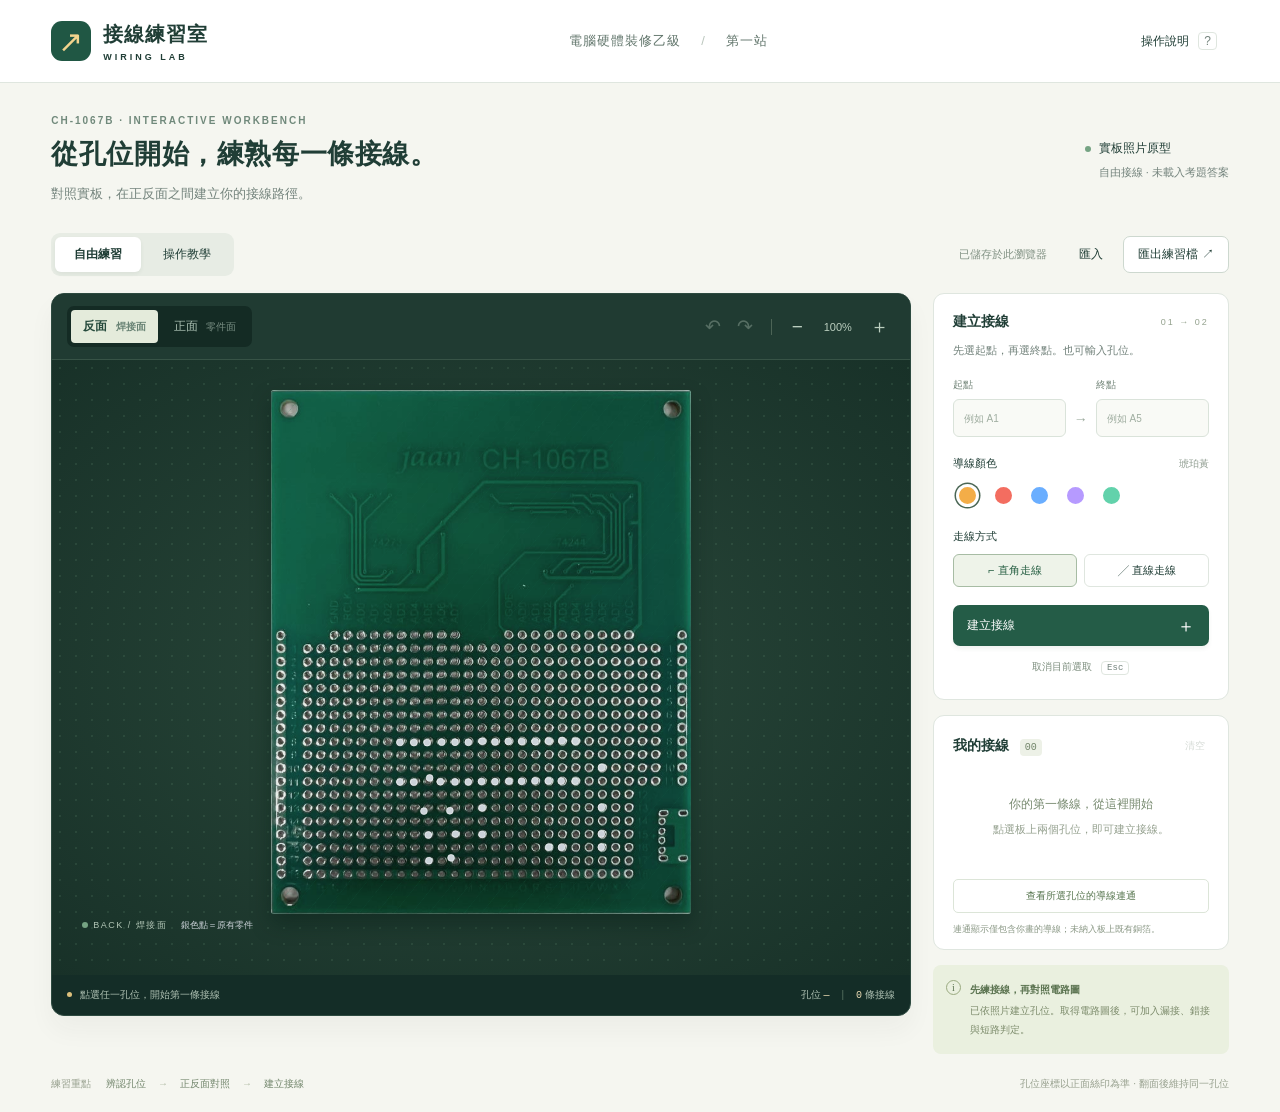
==== commit 56bbd563: "Mark 42 preinstalled component positions in silver Show silver dots at H11–U11, H8–U8, and the 14 ad" ====
--- a/offline.html
+++ b/offline.html
@@ -1,185 +1,187 @@
-<!doctype html>
-<html lang="zh-Hant">
-<head>
-  <meta charset="utf-8"><meta name="viewport" content="width=device-width, initial-scale=1">
-  <meta name="description" content="以 CH-1067B 實板照片練習孔位辨識、正反面對照及模擬接線。">
-  <title>接線練習室｜電腦硬體裝修乙級</title>
-  <style>*{box-sizing:border-box} :root{--ink:#203e36;--muted:#73837c;--line:#dfe6df;--green:#1e6651;--paper:#f5f6f0}body{margin:0;background:var(--paper);color:var(--ink);font-family:Inter,"Noto Sans TC","Microsoft JhengHei",sans-serif;font-size:14px}button,input{font:inherit}button{cursor:pointer;border:0;background:none;color:inherit;transition:background .18s,box-shadow .18s}button:disabled{opacity:.35;cursor:default}button:focus-visible,a:focus-visible,input:focus-visible,circle:focus-visible{outline:3px solid #e9ad47;outline-offset:3px}button:hover:not(:disabled){filter:brightness(.96)}.topbar{height:83px;border-bottom:1px solid var(--line);display:flex;align-items:center;justify-content:space-between;padding:0 4%;background:#fff}.brand{display:flex;align-items:center;gap:12px;color:var(--ink);text-decoration:none;font-size:20px;font-weight:750;letter-spacing:1px}.brand small{display:block;font-size:9px;letter-spacing:3px;margin-top:4px;font-weight:600}.brandmark{width:40px;height:40px;background:#205744;border-radius:11px;color:#f3d48d;display:grid;place-items:center;font-size:30px;font-weight:400}.course{font-size:13px;letter-spacing:1px;color:#62766c}.course span{padding:0 16px;color:#bac6bd}.quiet{padding:9px 12px;font-size:12px}.key,kbd{font:11px inherit;border:1px solid var(--line);border-radius:4px;padding:1px 5px;margin-left:6px;color:var(--muted)}main{max-width:1660px;margin:auto;padding:32px 4% 18px}.page-heading{display:flex;align-items:center;justify-content:space-between;margin-bottom:28px;gap:20px}.eyebrow{font-size:10px;letter-spacing:2px;font-weight:700;color:#70897b}h1{font-size:27px;font-weight:700;letter-spacing:.6px;margin:10px 0}p{line-height:1.8}.page-heading p{font-size:13px;color:var(--muted);margin:0}.version{font-size:12px;white-space:nowrap}.version>span,.live-dot{display:inline-block;width:6px;height:6px;border-radius:50%;background:#75a383;margin-right:5px}.version small{display:block;color:var(--muted);font-size:11px;margin:8px 0 0 14px}.workspace-bar{display:flex;align-items:center;justify-content:space-between;margin-bottom:17px}.segmented{background:#e7ece4;padding:4px;border-radius:9px;display:flex;gap:3px}.segmented button{padding:9px 19px;font-size:12px;border-radius:6px}.segmented button.active{background:#fff;box-shadow:0 2px 4px #233f3410;font-weight:700}.save-actions{display:flex;align-items:center;gap:8px}.save-actions>span{color:#819183;font-size:11px;margin-right:12px}.outline{border:1px solid #cdd8cf;padding:9px 14px;border-radius:7px;font-size:12px;background:#fff}.workspace{display:grid;grid-template-columns:minmax(0,1fr) 296px;gap:22px;align-items:start}.bench{min-width:0;border:1px solid #2d4a40;border-radius:13px;overflow:hidden;box-shadow:0 14px 26px #23382b0b;background:#142d27}.bench-toolbar{display:flex;align-items:center;justify-content:space-between;background:#203b32;padding:12px 15px;border-bottom:1px solid #375346;gap:12px}.face-tabs{display:flex;gap:4px;background:#142b24;padding:4px;border-radius:7px}.face-tabs button{padding:8px 12px;border-radius:4px;color:#aabfb2;font-size:12px;white-space:nowrap}.face-tabs button span{font-size:10px;margin-left:5px;opacity:.65}.face-tabs button.active{background:#e4ebdb;color:#264b3d;font-weight:700}.board-actions{display:flex;align-items:center;gap:3px;color:#bbcebf}.board-actions button{min-width:29px;height:30px;border-radius:4px;font-size:19px}.board-actions button:hover{background:#385348}.board-actions #zoomReset{font-size:11px;min-width:46px}.board-actions>span{height:16px;border-left:1px solid #4c6456;margin:0 8px}.board-viewport{height:clamp(390px,48vw,690px);overflow:auto;position:relative;padding:30px 30px 42px;background:radial-gradient(#628e7030 1px,transparent 1px),radial-gradient(ellipse at center,#2a493b,#183128);background-size:16px 16px,100% 100%;display:block;scrollbar-color:#58745f #1c352b}.board-stage{position:relative;aspect-ratio:1.25;width:min(100%,850px);margin:0 auto;box-shadow:0 10px 20px #061c1566;border-radius:3px;isolation:isolate}.board-stage canvas,.board-stage svg{width:100%;height:100%;display:block;position:absolute;inset:0;border-radius:3px}.board-stage canvas{filter:saturate(.78) brightness(.95);background:#00724e}.board-stage svg{overflow:visible;touch-action:manipulation}.hole{fill:transparent;stroke:transparent;stroke-width:1.5;cursor:crosshair}.hole:hover,.hole:focus{fill:#ffffff55;stroke:#f5d58e;outline:none}.hole.selected{fill:#eabe5266;stroke:#ffe297;stroke-width:3}.hole.connected{fill:#82e7be88;stroke:#bcffdc;stroke-width:3}.wire-hit{fill:none;stroke:transparent;stroke-width:16;cursor:pointer}.wire{fill:none;stroke-linecap:round;stroke-linejoin:round;pointer-events:none;filter:drop-shadow(0 1.5px 1px #0007)}.wire-end{pointer-events:none}.wire.selected{stroke-dasharray:8 4}.marker{fill:#ffe0a1;stroke:#244c3c;stroke-width:2}.marker-text{fill:#213c2c;font:700 15px monospace;pointer-events:none}.board-corner{position:sticky;bottom:0;left:0;width:max-content;font-size:9px;letter-spacing:1.5px;color:#b1c5b5;padding-top:20px;pointer-events:none}.bench-status{color:#afc1b3;font-size:10px;min-height:40px;display:flex;align-items:center;justify-content:space-between;padding:10px 15px;gap:10px}.bench-status>span:first-child{display:flex;align-items:center;gap:8px}.bench-status i{width:5px;height:5px;border-radius:50%;background:#ddc07c;flex-shrink:0}.bench-status b{font-family:monospace;font-weight:400;color:#eadab3}.status-divider{margin:0 12px;color:#5a7563}aside{display:flex;flex-direction:column;gap:15px}.panel{background:#fff;border:1px solid var(--line);border-radius:11px;padding:19px}.section-title{display:flex;align-items:center;justify-content:space-between;gap:8px}h2{font-size:14px;margin:0;font-weight:700}.step-badge{font-size:9px;color:#94a28e;letter-spacing:2px}.muted{font-size:11px;color:var(--muted);margin:10px 0 17px}.endpoints{display:grid;grid-template-columns:1fr 18px 1fr;align-items:end;gap:6px}.endpoints>span{height:37px;display:grid;place-items:center;color:#9aa99c}.endpoints label{font-size:10px;color:#6e8174;display:block;margin-bottom:7px}.endpoints input{width:100%;min-width:0;height:38px;border:1px solid #dae3da;border-radius:6px;padding:0 10px;font-size:12px;background:#f9faf6;color:var(--ink)}.endpoints input::placeholder{color:#a0aea1;font-size:10px}.settings-label{font-size:11px;margin:19px 0 10px;display:flex;align-items:center;justify-content:space-between}.settings-label span{font-size:10px;color:#8e9c8f}.colors{display:flex;gap:13px;padding:3px}.colors button{width:23px;height:23px;border-radius:50%;border:3px solid white;box-shadow:0 0 0 1px transparent}.colors button.active{box-shadow:0 0 0 1.5px #4a6654}.route-options{display:flex;gap:7px}.route-options button{border:1px solid var(--line);border-radius:6px;flex:1;padding:8px 4px;font-size:11px}.route-options .active{color:#286044;background:#eef3e9;border-color:#a7bca4}.primary{display:flex;align-items:center;justify-content:space-between;background:#245c47;color:#fff;border-radius:7px;padding:12px 14px;font-size:12px;width:100%;margin-top:18px;box-shadow:0 3px 4px #204c3510}.primary span{font-size:18px;line-height:12px}.cancel{display:block;width:100%;margin-top:8px;font-size:10px;color:#7d8e7e;padding:6px}.cancel kbd{font-size:9px}.wire-panel{padding-bottom:12px}.wire-panel h2 span{font:10px monospace;background:#edf1e7;border-radius:4px;margin-left:7px;padding:3px 5px;color:#73866b}.text-button{font-size:10px;color:#8b9b8d;padding:4px}.wire-list{max-height:174px;overflow:auto;margin-top:13px}.wire-empty{text-align:center;padding:23px 4px 28px;color:#95a18f;font-size:11px;line-height:1.9}.wire-empty strong{display:block;font-weight:400;font-size:12px;color:#76896e;margin-bottom:3px}.wire-row{width:100%;display:flex;align-items:center;gap:9px;padding:11px 7px;border-radius:5px;font:11px monospace;border-bottom:1px solid #f0f3ed;text-align:left}.wire-row:hover,.wire-row.active{background:#eff4e9}.wire-row i{width:15px;height:3px;border-radius:2px}.wire-row .wire-index{color:#a0ad9d;font-size:9px;margin-left:auto}.danger{font-size:11px;color:#a75843;border:1px solid #e2cfc6;border-radius:4px;padding:7px;width:100%;margin-top:9px}.network-button{width:100%;border:1px solid #dce5d8;border-radius:5px;padding:9px;font-size:10px;margin-top:11px;color:#56754e}.micro{font-size:9px;color:#899784;line-height:1.7;margin:9px 0 0}.note{display:flex;gap:9px;background:#eaf0df;border-radius:8px;padding:15px 13px;color:#5b7350}.note-icon{border:1px solid #9aaa80;border-radius:50%;width:15px;height:15px;display:grid;place-items:center;font:10px Georgia;flex-shrink:0}.note strong{font-size:10px;font-weight:600}.note p{font-size:10px;line-height:1.85;margin:5px 0 0;color:#7c8b6b}footer{display:flex;justify-content:space-between;gap:18px;font-size:10px;color:#98a18f;margin-top:20px;line-height:2}footer b{font-weight:400;color:#72866c;margin-left:12px}footer>span>span{margin:0 0 0 12px;color:#b3bda8}.toast{position:fixed;bottom:28px;left:50%;transform:translate(-50%,15px);background:#1e4435;color:#fff;padding:12px 22px;border-radius:8px;box-shadow:0 5px 25px #0002;font-size:13px;opacity:0;pointer-events:none;transition:.2s;z-index:20;max-width:90vw}.toast.visible{opacity:1;transform:translate(-50%,0)}dialog{border:1px solid var(--line);border-radius:16px;padding:32px;max-width:510px;width:calc(100% - 32px);color:var(--ink);box-shadow:0 20px 90px #12342230}dialog::backdrop{background:#0c231c80;backdrop-filter:blur(4px)}dialog h2{font-size:23px;margin:12px 0 18px}.dialog-close{position:absolute;right:14px;top:10px;font-size:25px;color:#81917c}.help-steps{padding-left:24px}.help-steps li{padding-left:5px;margin-bottom:17px;font-size:13px}.help-steps p{font-size:12px;color:var(--muted);margin:5px 0}.help-note{background:#eff3e8;padding:12px;font-size:11px;line-height:1.8;border-radius:7px;color:#6c805c}.dialog-actions{display:flex;justify-content:flex-end;gap:10px;margin-top:25px}.dialog-actions .primary{width:auto;margin:0}#clearDialog p{font-size:12px;color:var(--muted)}.guide-panel{background:#f2f6e9;border-color:#d5dfc6}.guide-panel ol{padding-left:20px;margin:0;color:#69815c;font-size:11px}.guide-panel li{padding:7px 0}.guide-panel li.complete{text-decoration:line-through;opacity:.6}.guide-panel #guideMessage{font-size:10px;margin-bottom:0;color:#627b52}.guide-panel .section-title>span{font:11px monospace;color:#69815c}.target-ring{fill:#f5d78222;stroke:#ffe6a4;stroke-width:3;stroke-dasharray:4 3;pointer-events:none}[hidden]{display:none!important}@media(min-width:1450px){.workspace{grid-template-columns:minmax(0,1fr) 318px}.board-viewport{height:730px;padding:35px 50px}.panel{padding:21px}}@media(max-width:1050px){main{padding:25px 24px}.topbar{padding:0 24px}.page-heading h1{font-size:22px}.workspace{grid-template-columns:minmax(0,1fr) 270px;gap:15px}.bench-toolbar{flex-wrap:wrap}.board-viewport{padding:20px 15px;height:470px}.face-tabs button{padding:7px 10px}.face-tabs button span{display:none}.panel{padding:16px}.course{font-size:11px}.save-actions>span{display:none}footer{font-size:9px}}@media(max-width:760px){.topbar{height:68px;padding:0 18px}.brand{font-size:17px}.brandmark{height:34px;width:34px}.course{display:none}main{padding:24px 15px}.page-heading{display:block;margin-bottom:20px}.page-heading h1{font-size:20px}.page-heading p{font-size:12px}.version{margin-top:15px;font-size:10px}.version small{display:inline;margin-left:8px}.workspace{display:flex;flex-direction:column;gap:15px}.bench{width:100%}aside{width:100%;display:grid;grid-template-columns:1fr 1fr;gap:12px}.note{grid-column:1/-1}.board-viewport{height:auto;min-height:340px;max-height:570px;padding:20px 16px 8px}.board-stage{min-width:340px}.board-corner{padding:15px 0 8px}.bench-status{font-size:9px;flex-wrap:wrap;gap:7px}.save-actions .outline{padding:9px;font-size:10px}.quiet{padding:8px;font-size:11px}.segmented button{padding:9px 12px;font-size:11px}footer{display:block}footer>span{display:block}.guide-panel{grid-column:1/-1;grid-row:1}.board-actions>span{margin:0 3px}}@media(max-width:430px){aside{display:flex}.board-viewport{padding:18px 9px 6px}.board-stage{min-width:310px}.board-actions button{min-width:23px}.bench-toolbar{padding:9px}.face-tabs button{font-size:11px;padding:7px 10px}.save-actions{gap:0}.workspace-bar{gap:5px}#import{font-size:10px}}
-</style>
-</head>
-<body>
-  <header class="topbar">
-    <a class="brand" href="./"><span class="brandmark">↗</span><span>接線練習室<small>WIRING LAB</small></span></a>
-    <div class="course">電腦硬體裝修乙級 <span>/</span> 第一站</div>
-    <button id="help" class="quiet">操作說明 <span class="key">?</span></button>
-  </header>
-  <main>
-    <section class="page-heading"><div><div class="eyebrow">CH-1067B · INTERACTIVE WORKBENCH</div><h1>從孔位開始，練熟每一條接線。</h1><p>對照實板，在正反面之間建立你的接線路徑。</p></div><div class="version"><span></span> 實板照片原型 <small>自由接線 · 未載入考題答案</small></div></section>
-    <div class="workspace-bar"><div class="segmented" aria-label="練習模式"><button id="freeMode" class="active" aria-pressed="true">自由練習</button><button id="guideMode" aria-pressed="false">操作教學</button></div><div class="save-actions"><span id="saveState">已儲存於此瀏覽器</span><button id="import" class="quiet">匯入</button><button id="export" class="outline">匯出練習檔 ↗</button><input type="file" id="importFile" accept=".json,application/json" hidden></div></div>
-    <div class="workspace">
-      <section class="bench" aria-label="互動電路板">
-        <div class="bench-toolbar"><div class="face-tabs"><button id="backFace" class="active" aria-pressed="true">反面 <span>焊接面</span></button><button id="frontFace" aria-pressed="false">正面 <span>零件面</span></button></div><div class="board-actions"><button id="undo" title="復原 Ctrl+Z" aria-label="復原">↶</button><button id="redo" title="重做 Ctrl+Shift+Z" aria-label="重做">↷</button><span></span><button id="zoomOut" aria-label="縮小">−</button><button id="zoomReset" title="重設縮放">100%</button><button id="zoomIn" aria-label="放大">＋</button></div></div>
-        <div id="boardViewport" class="board-viewport"><div id="boardStage" class="board-stage"><canvas id="photo" width="1200" height="960" aria-label="CH-1067B 電路板實照"></canvas><svg id="board" viewBox="0 0 1000 800" aria-label="點選孔位建立接線"><g id="wires"></g><g id="targets"></g><g id="holes"></g><g id="markers"></g></svg></div><div class="board-corner"><span class="live-dot"></span><span id="faceLabel">BACK / 焊接面</span></div></div>
-        <div class="bench-status"><span><i></i><span id="instruction">點選任一孔位，開始第一條接線</span></span><span>孔位 <b id="hoverLabel">—</b><span class="status-divider">|</span><b id="wireCount">0</b> 條接線</span></div>
-      </section>
-      <aside>
-        <section class="panel connect-panel"><div class="section-title"><h2>建立接線</h2><span class="step-badge">01 → 02</span></div><p class="muted">先選起點，再選終點。也可輸入孔位。</p>
-          <div class="endpoints"><div><label for="startPoint">起點</label><input id="startPoint" list="holeOptions" placeholder="例如 A1" autocomplete="off"></div><span>→</span><div><label for="endPoint">終點</label><input id="endPoint" list="holeOptions" placeholder="例如 A5" autocomplete="off"></div></div><datalist id="holeOptions"></datalist>
-          <div class="settings-label">導線顏色 <span id="colorName">琥珀黃</span></div><div id="colors" class="colors" role="group" aria-label="導線顏色"></div>
-          <div class="settings-label">走線方式</div><div class="route-options"><button id="elbow" class="active" aria-pressed="true">⌐ 直角走線</button><button id="straight" aria-pressed="false">╱ 直線走線</button></div>
-          <button id="addWire" class="primary">建立接線 <span>＋</span></button><button id="cancel" class="cancel">取消目前選取 <kbd>Esc</kbd></button>
-        </section>
-        <section id="guidePanel" class="panel guide-panel" hidden><div class="section-title"><h2>操作教學</h2><span id="guideProgress">0 / 3</span></div><p class="muted">以下是滑鼠操作示範，不是考題答案。</p><ol id="guideSteps"></ol><p id="guideMessage">跟著板上光圈，依序點選兩個孔位。</p></section>
-        <section class="panel wire-panel"><div class="section-title"><h2>我的接線 <span id="listCount">00</span></h2><button id="clear" class="text-button">清空</button></div><div id="wireList" class="wire-list"></div><div id="selectedWire" hidden><button id="deleteSelected" class="danger">刪除選取的導線</button></div><button id="network" class="network-button">查看所選孔位的導線連通</button><p class="micro">連通顯示僅包含你畫的導線；未納入板上既有銅箔。</p></section>
-        <section class="note"><span class="note-icon">i</span><div><strong>先練接線，再對照電路圖</strong><p>已依照片建立孔位。取得電路圖後，可加入漏接、錯接與短路判定。</p></div></section>
-      </aside>
-    </div>
-    <footer><span>練習重點 <b>辨認孔位</b><span>→</span><b>正反面對照</b><span>→</span><b>建立接線</b></span><span>孔位座標以正面絲印為準 · 翻面後維持同一孔位</span></footer>
-  </main>
-  <div id="toast" class="toast" role="status" aria-live="polite"></div>
-  <dialog id="helpDialog"><button class="dialog-close" aria-label="關閉說明">×</button><div class="eyebrow">GETTING STARTED</div><h2>你的第一條接線</h2><ol class="help-steps"><li><b>選起點與終點</b><p>點選兩個孔位即可接線。也能直接輸入 A1、A5 等座標，再按「建立接線」。</p></li><li><b>翻面核對位置</b><p>切換正面與反面，同一條導線和相同孔位會同步對應。座標統一使用正面絲印。</p></li><li><b>修改與保存</b><p>點接線清單可選取導線，按刪除按鈕移除。支援復原、重做與 JSON 練習檔匯入匯出。</p></li></ol><div class="help-note">本版涵蓋矩陣孔與旁邊 20 個接點；USB 與表面黏著焊盤尚未開放接線。照片孔位仍需實板核對，網站目前不提供正式考試評分。</div><button id="startGuide" class="primary">開始操作教學 →</button></dialog>
-  <dialog id="clearDialog"><h2>清空這次的接線？</h2><p>所有導線將移除；清空後仍可按「復原」恢復。</p><div class="dialog-actions"><button id="keepWires" class="outline">保留接線</button><button id="confirmClear" class="primary">清空接線</button></div></dialog>
+<!doctype html>
+<html lang="zh-Hant">
+<head>
+  <meta charset="utf-8"><meta name="viewport" content="width=device-width, initial-scale=1">
+  <meta name="description" content="以 CH-1067B 實板照片練習孔位辨識、正反面對照及模擬接線。">
+  <title>接線練習室｜電腦硬體裝修乙級</title>
+  <style>*{box-sizing:border-box} :root{--ink:#203e36;--muted:#73837c;--line:#dfe6df;--green:#1e6651;--paper:#f5f6f0}body{margin:0;background:var(--paper);color:var(--ink);font-family:Inter,"Noto Sans TC","Microsoft JhengHei",sans-serif;font-size:14px}button,input{font:inherit}button{cursor:pointer;border:0;background:none;color:inherit;transition:background .18s,box-shadow .18s}button:disabled{opacity:.35;cursor:default}button:focus-visible,a:focus-visible,input:focus-visible,circle:focus-visible{outline:3px solid #e9ad47;outline-offset:3px}button:hover:not(:disabled){filter:brightness(.96)}.topbar{height:83px;border-bottom:1px solid var(--line);display:flex;align-items:center;justify-content:space-between;padding:0 4%;background:#fff}.brand{display:flex;align-items:center;gap:12px;color:var(--ink);text-decoration:none;font-size:20px;font-weight:750;letter-spacing:1px}.brand small{display:block;font-size:9px;letter-spacing:3px;margin-top:4px;font-weight:600}.brandmark{width:40px;height:40px;background:#205744;border-radius:11px;color:#f3d48d;display:grid;place-items:center;font-size:30px;font-weight:400}.course{font-size:13px;letter-spacing:1px;color:#62766c}.course span{padding:0 16px;color:#bac6bd}.quiet{padding:9px 12px;font-size:12px}.key,kbd{font:11px inherit;border:1px solid var(--line);border-radius:4px;padding:1px 5px;margin-left:6px;color:var(--muted)}main{max-width:1660px;margin:auto;padding:32px 4% 18px}.page-heading{display:flex;align-items:center;justify-content:space-between;margin-bottom:28px;gap:20px}.eyebrow{font-size:10px;letter-spacing:2px;font-weight:700;color:#70897b}h1{font-size:27px;font-weight:700;letter-spacing:.6px;margin:10px 0}p{line-height:1.8}.page-heading p{font-size:13px;color:var(--muted);margin:0}.version{font-size:12px;white-space:nowrap}.version>span,.live-dot{display:inline-block;width:6px;height:6px;border-radius:50%;background:#75a383;margin-right:5px}.version small{display:block;color:var(--muted);font-size:11px;margin:8px 0 0 14px}.workspace-bar{display:flex;align-items:center;justify-content:space-between;margin-bottom:17px}.segmented{background:#e7ece4;padding:4px;border-radius:9px;display:flex;gap:3px}.segmented button{padding:9px 19px;font-size:12px;border-radius:6px}.segmented button.active{background:#fff;box-shadow:0 2px 4px #233f3410;font-weight:700}.save-actions{display:flex;align-items:center;gap:8px}.save-actions>span{color:#819183;font-size:11px;margin-right:12px}.outline{border:1px solid #cdd8cf;padding:9px 14px;border-radius:7px;font-size:12px;background:#fff}.workspace{display:grid;grid-template-columns:minmax(0,1fr) 296px;gap:22px;align-items:start}.bench{min-width:0;border:1px solid #2d4a40;border-radius:13px;overflow:hidden;box-shadow:0 14px 26px #23382b0b;background:#142d27}.bench-toolbar{display:flex;align-items:center;justify-content:space-between;background:#203b32;padding:12px 15px;border-bottom:1px solid #375346;gap:12px}.face-tabs{display:flex;gap:4px;background:#142b24;padding:4px;border-radius:7px}.face-tabs button{padding:8px 12px;border-radius:4px;color:#aabfb2;font-size:12px;white-space:nowrap}.face-tabs button span{font-size:10px;margin-left:5px;opacity:.65}.face-tabs button.active{background:#e4ebdb;color:#264b3d;font-weight:700}.board-actions{display:flex;align-items:center;gap:3px;color:#bbcebf}.board-actions button{min-width:29px;height:30px;border-radius:4px;font-size:19px}.board-actions button:hover{background:#385348}.board-actions #zoomReset{font-size:11px;min-width:46px}.board-actions>span{height:16px;border-left:1px solid #4c6456;margin:0 8px}.board-viewport{height:clamp(390px,48vw,690px);overflow:auto;position:relative;padding:30px 30px 42px;background:radial-gradient(#628e7030 1px,transparent 1px),radial-gradient(ellipse at center,#2a493b,#183128);background-size:16px 16px,100% 100%;display:block;scrollbar-color:#58745f #1c352b}.board-stage{position:relative;aspect-ratio:1.25;width:min(100%,850px);margin:0 auto;box-shadow:0 10px 20px #061c1566;border-radius:3px;isolation:isolate}.board-stage canvas,.board-stage svg{width:100%;height:100%;display:block;position:absolute;inset:0;border-radius:3px}.board-stage canvas{filter:saturate(.78) brightness(.95);background:#00724e}.board-stage svg{overflow:visible;touch-action:manipulation}.hole{fill:transparent;stroke:transparent;stroke-width:1.5;cursor:crosshair}.hole:hover,.hole:focus{fill:#ffffff55;stroke:#f5d58e;outline:none}.hole.selected{fill:#eabe5266;stroke:#ffe297;stroke-width:3}.hole.connected{fill:#82e7be88;stroke:#bcffdc;stroke-width:3}.wire-hit{fill:none;stroke:transparent;stroke-width:16;cursor:pointer}.wire{fill:none;stroke-linecap:round;stroke-linejoin:round;pointer-events:none;filter:drop-shadow(0 1.5px 1px #0007)}.wire-end{pointer-events:none}.wire.selected{stroke-dasharray:8 4}.marker{fill:#ffe0a1;stroke:#244c3c;stroke-width:2}.marker-text{fill:#213c2c;font:700 15px monospace;pointer-events:none}.board-corner{position:sticky;bottom:0;left:0;width:max-content;font-size:9px;letter-spacing:1.5px;color:#b1c5b5;padding-top:20px;pointer-events:none}.bench-status{color:#afc1b3;font-size:10px;min-height:40px;display:flex;align-items:center;justify-content:space-between;padding:10px 15px;gap:10px}.bench-status>span:first-child{display:flex;align-items:center;gap:8px}.bench-status i{width:5px;height:5px;border-radius:50%;background:#ddc07c;flex-shrink:0}.bench-status b{font-family:monospace;font-weight:400;color:#eadab3}.status-divider{margin:0 12px;color:#5a7563}aside{display:flex;flex-direction:column;gap:15px}.panel{background:#fff;border:1px solid var(--line);border-radius:11px;padding:19px}.section-title{display:flex;align-items:center;justify-content:space-between;gap:8px}h2{font-size:14px;margin:0;font-weight:700}.step-badge{font-size:9px;color:#94a28e;letter-spacing:2px}.muted{font-size:11px;color:var(--muted);margin:10px 0 17px}.endpoints{display:grid;grid-template-columns:1fr 18px 1fr;align-items:end;gap:6px}.endpoints>span{height:37px;display:grid;place-items:center;color:#9aa99c}.endpoints label{font-size:10px;color:#6e8174;display:block;margin-bottom:7px}.endpoints input{width:100%;min-width:0;height:38px;border:1px solid #dae3da;border-radius:6px;padding:0 10px;font-size:12px;background:#f9faf6;color:var(--ink)}.endpoints input::placeholder{color:#a0aea1;font-size:10px}.settings-label{font-size:11px;margin:19px 0 10px;display:flex;align-items:center;justify-content:space-between}.settings-label span{font-size:10px;color:#8e9c8f}.colors{display:flex;gap:13px;padding:3px}.colors button{width:23px;height:23px;border-radius:50%;border:3px solid white;box-shadow:0 0 0 1px transparent}.colors button.active{box-shadow:0 0 0 1.5px #4a6654}.route-options{display:flex;gap:7px}.route-options button{border:1px solid var(--line);border-radius:6px;flex:1;padding:8px 4px;font-size:11px}.route-options .active{color:#286044;background:#eef3e9;border-color:#a7bca4}.primary{display:flex;align-items:center;justify-content:space-between;background:#245c47;color:#fff;border-radius:7px;padding:12px 14px;font-size:12px;width:100%;margin-top:18px;box-shadow:0 3px 4px #204c3510}.primary span{font-size:18px;line-height:12px}.cancel{display:block;width:100%;margin-top:8px;font-size:10px;color:#7d8e7e;padding:6px}.cancel kbd{font-size:9px}.wire-panel{padding-bottom:12px}.wire-panel h2 span{font:10px monospace;background:#edf1e7;border-radius:4px;margin-left:7px;padding:3px 5px;color:#73866b}.text-button{font-size:10px;color:#8b9b8d;padding:4px}.wire-list{max-height:174px;overflow:auto;margin-top:13px}.wire-empty{text-align:center;padding:23px 4px 28px;color:#95a18f;font-size:11px;line-height:1.9}.wire-empty strong{display:block;font-weight:400;font-size:12px;color:#76896e;margin-bottom:3px}.wire-row{width:100%;display:flex;align-items:center;gap:9px;padding:11px 7px;border-radius:5px;font:11px monospace;border-bottom:1px solid #f0f3ed;text-align:left}.wire-row:hover,.wire-row.active{background:#eff4e9}.wire-row i{width:15px;height:3px;border-radius:2px}.wire-row .wire-index{color:#a0ad9d;font-size:9px;margin-left:auto}.danger{font-size:11px;color:#a75843;border:1px solid #e2cfc6;border-radius:4px;padding:7px;width:100%;margin-top:9px}.network-button{width:100%;border:1px solid #dce5d8;border-radius:5px;padding:9px;font-size:10px;margin-top:11px;color:#56754e}.micro{font-size:9px;color:#899784;line-height:1.7;margin:9px 0 0}.note{display:flex;gap:9px;background:#eaf0df;border-radius:8px;padding:15px 13px;color:#5b7350}.note-icon{border:1px solid #9aaa80;border-radius:50%;width:15px;height:15px;display:grid;place-items:center;font:10px Georgia;flex-shrink:0}.note strong{font-size:10px;font-weight:600}.note p{font-size:10px;line-height:1.85;margin:5px 0 0;color:#7c8b6b}footer{display:flex;justify-content:space-between;gap:18px;font-size:10px;color:#98a18f;margin-top:20px;line-height:2}footer b{font-weight:400;color:#72866c;margin-left:12px}footer>span>span{margin:0 0 0 12px;color:#b3bda8}.toast{position:fixed;bottom:28px;left:50%;transform:translate(-50%,15px);background:#1e4435;color:#fff;padding:12px 22px;border-radius:8px;box-shadow:0 5px 25px #0002;font-size:13px;opacity:0;pointer-events:none;transition:.2s;z-index:20;max-width:90vw}.toast.visible{opacity:1;transform:translate(-50%,0)}dialog{border:1px solid var(--line);border-radius:16px;padding:32px;max-width:510px;width:calc(100% - 32px);color:var(--ink);box-shadow:0 20px 90px #12342230}dialog::backdrop{background:#0c231c80;backdrop-filter:blur(4px)}dialog h2{font-size:23px;margin:12px 0 18px}.dialog-close{position:absolute;right:14px;top:10px;font-size:25px;color:#81917c}.help-steps{padding-left:24px}.help-steps li{padding-left:5px;margin-bottom:17px;font-size:13px}.help-steps p{font-size:12px;color:var(--muted);margin:5px 0}.help-note{background:#eff3e8;padding:12px;font-size:11px;line-height:1.8;border-radius:7px;color:#6c805c}.dialog-actions{display:flex;justify-content:flex-end;gap:10px;margin-top:25px}.dialog-actions .primary{width:auto;margin:0}#clearDialog p{font-size:12px;color:var(--muted)}.guide-panel{background:#f2f6e9;border-color:#d5dfc6}.guide-panel ol{padding-left:20px;margin:0;color:#69815c;font-size:11px}.guide-panel li{padding:7px 0}.guide-panel li.complete{text-decoration:line-through;opacity:.6}.guide-panel #guideMessage{font-size:10px;margin-bottom:0;color:#627b52}.guide-panel .section-title>span{font:11px monospace;color:#69815c}.target-ring{fill:#f5d78222;stroke:#ffe6a4;stroke-width:3;stroke-dasharray:4 3;pointer-events:none}[hidden]{display:none!important}@media(min-width:1450px){.workspace{grid-template-columns:minmax(0,1fr) 318px}.board-viewport{height:730px;padding:35px 50px}.panel{padding:21px}}@media(max-width:1050px){main{padding:25px 24px}.topbar{padding:0 24px}.page-heading h1{font-size:22px}.workspace{grid-template-columns:minmax(0,1fr) 270px;gap:15px}.bench-toolbar{flex-wrap:wrap}.board-viewport{padding:20px 15px;height:470px}.face-tabs button{padding:7px 10px}.face-tabs button span{display:none}.panel{padding:16px}.course{font-size:11px}.save-actions>span{display:none}footer{font-size:9px}}@media(max-width:760px){.topbar{height:68px;padding:0 18px}.brand{font-size:17px}.brandmark{height:34px;width:34px}.course{display:none}main{padding:24px 15px}.page-heading{display:block;margin-bottom:20px}.page-heading h1{font-size:20px}.page-heading p{font-size:12px}.version{margin-top:15px;font-size:10px}.version small{display:inline;margin-left:8px}.workspace{display:flex;flex-direction:column;gap:15px}.bench{width:100%}aside{width:100%;display:grid;grid-template-columns:1fr 1fr;gap:12px}.note{grid-column:1/-1}.board-viewport{height:auto;min-height:340px;max-height:570px;padding:20px 16px 8px}.board-stage{min-width:340px}.board-corner{padding:15px 0 8px}.bench-status{font-size:9px;flex-wrap:wrap;gap:7px}.save-actions .outline{padding:9px;font-size:10px}.quiet{padding:8px;font-size:11px}.segmented button{padding:9px 12px;font-size:11px}footer{display:block}footer>span{display:block}.guide-panel{grid-column:1/-1;grid-row:1}.board-actions>span{margin:0 3px}}@media(max-width:430px){aside{display:flex}.board-viewport{padding:18px 9px 6px}.board-stage{min-width:310px}.board-actions button{min-width:23px}.bench-toolbar{padding:9px}.face-tabs button{font-size:11px;padding:7px 10px}.save-actions{gap:0}.workspace-bar{gap:5px}#import{font-size:10px}}
+</style>
+</head>
+<body>
+  <header class="topbar">
+    <a class="brand" href="./"><span class="brandmark">↗</span><span>接線練習室<small>WIRING LAB</small></span></a>
+    <div class="course">電腦硬體裝修乙級 <span>/</span> 第一站</div>
+    <button id="help" class="quiet">操作說明 <span class="key">?</span></button>
+  </header>
+  <main>
+    <section class="page-heading"><div><div class="eyebrow">CH-1067B · INTERACTIVE WORKBENCH</div><h1>從孔位開始，練熟每一條接線。</h1><p>對照實板，在正反面之間建立你的接線路徑。</p></div><div class="version"><span></span> 實板照片原型 <small>自由接線 · 未載入考題答案</small></div></section>
+    <div class="workspace-bar"><div class="segmented" aria-label="練習模式"><button id="freeMode" class="active" aria-pressed="true">自由練習</button><button id="guideMode" aria-pressed="false">操作教學</button></div><div class="save-actions"><span id="saveState">已儲存於此瀏覽器</span><button id="import" class="quiet">匯入</button><button id="export" class="outline">匯出練習檔 ↗</button><input type="file" id="importFile" accept=".json,application/json" hidden></div></div>
+    <div class="workspace">
+      <section class="bench" aria-label="互動電路板">
+        <div class="bench-toolbar"><div class="face-tabs"><button id="backFace" class="active" aria-pressed="true">反面 <span>焊接面</span></button><button id="frontFace" aria-pressed="false">正面 <span>零件面</span></button></div><div class="board-actions"><button id="undo" title="復原 Ctrl+Z" aria-label="復原">↶</button><button id="redo" title="重做 Ctrl+Shift+Z" aria-label="重做">↷</button><span></span><button id="zoomOut" aria-label="縮小">−</button><button id="zoomReset" title="重設縮放">100%</button><button id="zoomIn" aria-label="放大">＋</button></div></div>
+        <div id="boardViewport" class="board-viewport"><div id="boardStage" class="board-stage"><canvas id="photo" width="1200" height="960" aria-label="CH-1067B 電路板實照"></canvas><svg id="board" viewBox="0 0 1000 800" aria-label="點選孔位建立接線"><g id="components" pointer-events="none" aria-label="原有零件位置"></g><g id="wires"></g><g id="targets"></g><g id="holes"></g><g id="markers" pointer-events="none"></g></svg></div><div class="board-corner"><span class="live-dot"></span><span id="faceLabel">BACK / 焊接面</span><span style="margin-left:14px;color:#cbd2d8;letter-spacing:0">銀色點＝原有零件</span></div></div>
+        <div class="bench-status"><span><i></i><span id="instruction">點選任一孔位，開始第一條接線</span></span><span>孔位 <b id="hoverLabel">—</b><span class="status-divider">|</span><b id="wireCount">0</b> 條接線</span></div>
+      </section>
+      <aside>
+        <section class="panel connect-panel"><div class="section-title"><h2>建立接線</h2><span class="step-badge">01 → 02</span></div><p class="muted">先選起點，再選終點。也可輸入孔位。</p>
+          <div class="endpoints"><div><label for="startPoint">起點</label><input id="startPoint" list="holeOptions" placeholder="例如 A1" autocomplete="off"></div><span>→</span><div><label for="endPoint">終點</label><input id="endPoint" list="holeOptions" placeholder="例如 A5" autocomplete="off"></div></div><datalist id="holeOptions"></datalist>
+          <div class="settings-label">導線顏色 <span id="colorName">琥珀黃</span></div><div id="colors" class="colors" role="group" aria-label="導線顏色"></div>
+          <div class="settings-label">走線方式</div><div class="route-options"><button id="elbow" class="active" aria-pressed="true">⌐ 直角走線</button><button id="straight" aria-pressed="false">╱ 直線走線</button></div>
+          <button id="addWire" class="primary">建立接線 <span>＋</span></button><button id="cancel" class="cancel">取消目前選取 <kbd>Esc</kbd></button>
+        </section>
+        <section id="guidePanel" class="panel guide-panel" hidden><div class="section-title"><h2>操作教學</h2><span id="guideProgress">0 / 3</span></div><p class="muted">以下是滑鼠操作示範，不是考題答案。</p><ol id="guideSteps"></ol><p id="guideMessage">跟著板上光圈，依序點選兩個孔位。</p></section>
+        <section class="panel wire-panel"><div class="section-title"><h2>我的接線 <span id="listCount">00</span></h2><button id="clear" class="text-button">清空</button></div><div id="wireList" class="wire-list"></div><div id="selectedWire" hidden><button id="deleteSelected" class="danger">刪除選取的導線</button></div><button id="network" class="network-button">查看所選孔位的導線連通</button><p class="micro">連通顯示僅包含你畫的導線；未納入板上既有銅箔。</p></section>
+        <section class="note"><span class="note-icon">i</span><div><strong>先練接線，再對照電路圖</strong><p>已依照片建立孔位。取得電路圖後，可加入漏接、錯接與短路判定。</p></div></section>
+      </aside>
+    </div>
+    <footer><span>練習重點 <b>辨認孔位</b><span>→</span><b>正反面對照</b><span>→</span><b>建立接線</b></span><span>孔位座標以正面絲印為準 · 翻面後維持同一孔位</span></footer>
+  </main>
+  <div id="toast" class="toast" role="status" aria-live="polite"></div>
+  <dialog id="helpDialog"><button class="dialog-close" aria-label="關閉說明">×</button><div class="eyebrow">GETTING STARTED</div><h2>你的第一條接線</h2><ol class="help-steps"><li><b>選起點與終點</b><p>點選兩個孔位即可接線。也能直接輸入 A1、A5 等座標，再按「建立接線」。</p></li><li><b>翻面核對位置</b><p>切換正面與反面，同一條導線和相同孔位會同步對應。座標統一使用正面絲印；上緣、下緣也以正面文字朝向為準。</p></li><li><b>修改與保存</b><p>點接線清單可選取導線，按刪除按鈕移除。支援復原、重做與 JSON 練習檔匯入匯出。</p></li></ol><div class="help-note">本版包含 USB 區 8 個焊孔及旁邊兩排延伸孔。USB 接點 A～D 是練習用編號，不代表正式腳位功能；固定孔另行標示，不推定電氣連通。表面黏著焊盤尚未開放接線，網站目前不提供正式考試評分。</div><button id="startGuide" class="primary">開始操作教學 →</button></dialog>
+  <dialog id="clearDialog"><h2>清空這次的接線？</h2><p>所有導線將移除；清空後仍可按「復原」恢復。</p><div class="dialog-actions"><button id="keepWires" class="outline">保留接線</button><button id="confirmClear" class="primary">清空接線</button></div></dialog>
   <script type="module">
 const embeddedPhotos={"front":"[data-uri]","back":"[data-uri]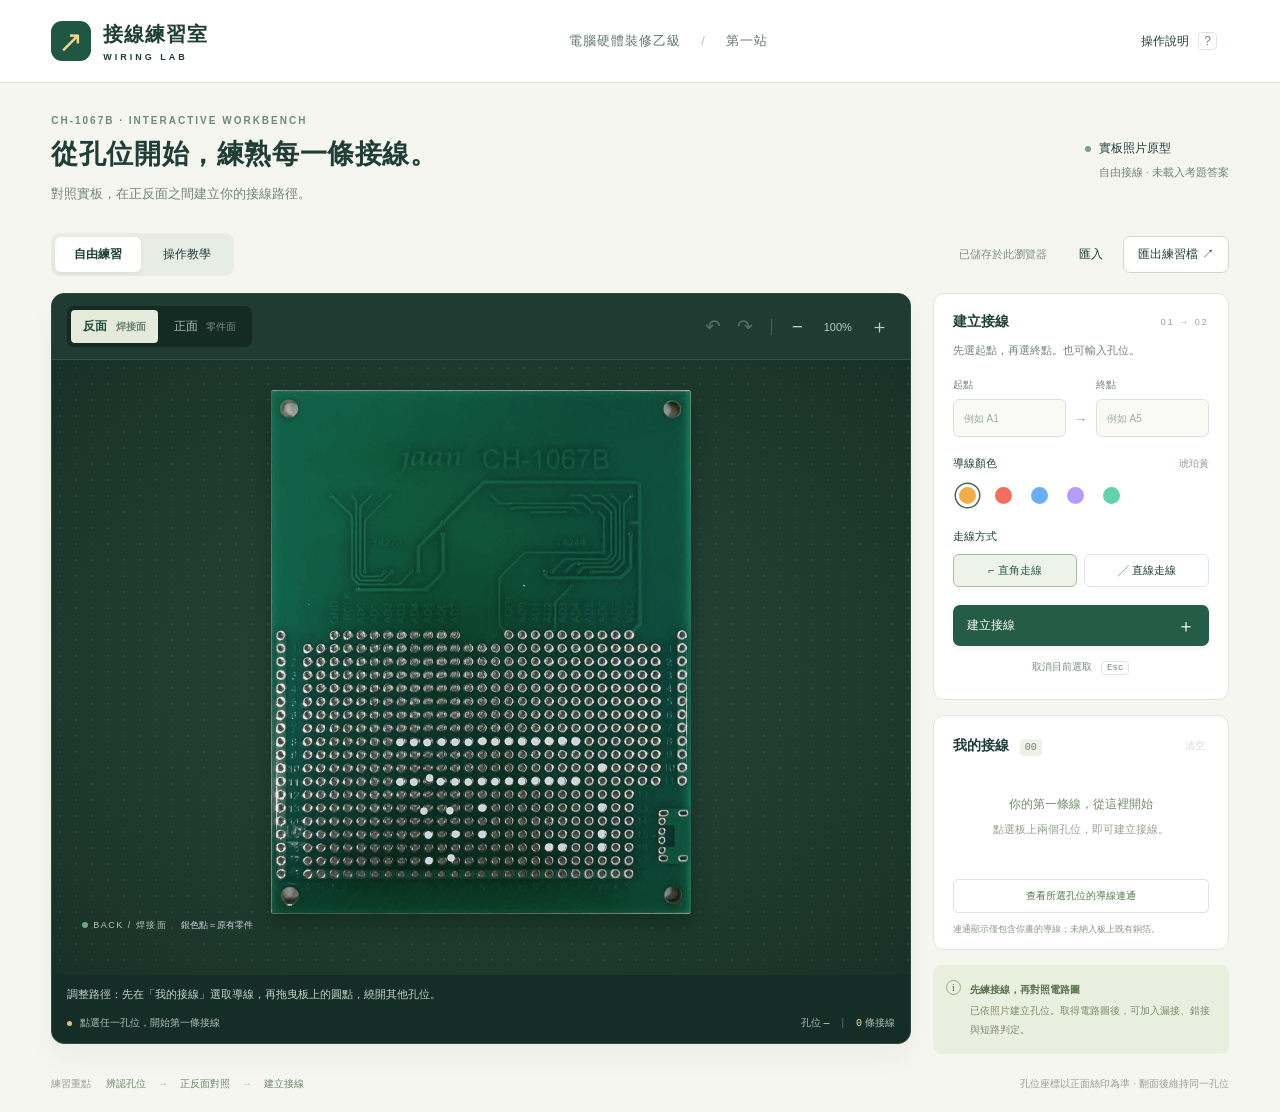
==== commit 52ea78b2: "Allow dragging wire bends to route around holes Select a wire to drag existing bends or add bends by" ====
--- a/offline.html
+++ b/offline.html
@@ -5,6 +5,8 @@
   <meta name="description" content="以 CH-1067B 實板照片練習孔位辨識、正反面對照及模擬接線。">
   <title>接線練習室｜電腦硬體裝修乙級</title>
   <style>*{box-sizing:border-box} :root{--ink:#203e36;--muted:#73837c;--line:#dfe6df;--green:#1e6651;--paper:#f5f6f0}body{margin:0;background:var(--paper);color:var(--ink);font-family:Inter,"Noto Sans TC","Microsoft JhengHei",sans-serif;font-size:14px}button,input{font:inherit}button{cursor:pointer;border:0;background:none;color:inherit;transition:background .18s,box-shadow .18s}button:disabled{opacity:.35;cursor:default}button:focus-visible,a:focus-visible,input:focus-visible,circle:focus-visible{outline:3px solid #e9ad47;outline-offset:3px}button:hover:not(:disabled){filter:brightness(.96)}.topbar{height:83px;border-bottom:1px solid var(--line);display:flex;align-items:center;justify-content:space-between;padding:0 4%;background:#fff}.brand{display:flex;align-items:center;gap:12px;color:var(--ink);text-decoration:none;font-size:20px;font-weight:750;letter-spacing:1px}.brand small{display:block;font-size:9px;letter-spacing:3px;margin-top:4px;font-weight:600}.brandmark{width:40px;height:40px;background:#205744;border-radius:11px;color:#f3d48d;display:grid;place-items:center;font-size:30px;font-weight:400}.course{font-size:13px;letter-spacing:1px;color:#62766c}.course span{padding:0 16px;color:#bac6bd}.quiet{padding:9px 12px;font-size:12px}.key,kbd{font:11px inherit;border:1px solid var(--line);border-radius:4px;padding:1px 5px;margin-left:6px;color:var(--muted)}main{max-width:1660px;margin:auto;padding:32px 4% 18px}.page-heading{display:flex;align-items:center;justify-content:space-between;margin-bottom:28px;gap:20px}.eyebrow{font-size:10px;letter-spacing:2px;font-weight:700;color:#70897b}h1{font-size:27px;font-weight:700;letter-spacing:.6px;margin:10px 0}p{line-height:1.8}.page-heading p{font-size:13px;color:var(--muted);margin:0}.version{font-size:12px;white-space:nowrap}.version>span,.live-dot{display:inline-block;width:6px;height:6px;border-radius:50%;background:#75a383;margin-right:5px}.version small{display:block;color:var(--muted);font-size:11px;margin:8px 0 0 14px}.workspace-bar{display:flex;align-items:center;justify-content:space-between;margin-bottom:17px}.segmented{background:#e7ece4;padding:4px;border-radius:9px;display:flex;gap:3px}.segmented button{padding:9px 19px;font-size:12px;border-radius:6px}.segmented button.active{background:#fff;box-shadow:0 2px 4px #233f3410;font-weight:700}.save-actions{display:flex;align-items:center;gap:8px}.save-actions>span{color:#819183;font-size:11px;margin-right:12px}.outline{border:1px solid #cdd8cf;padding:9px 14px;border-radius:7px;font-size:12px;background:#fff}.workspace{display:grid;grid-template-columns:minmax(0,1fr) 296px;gap:22px;align-items:start}.bench{min-width:0;border:1px solid #2d4a40;border-radius:13px;overflow:hidden;box-shadow:0 14px 26px #23382b0b;background:#142d27}.bench-toolbar{display:flex;align-items:center;justify-content:space-between;background:#203b32;padding:12px 15px;border-bottom:1px solid #375346;gap:12px}.face-tabs{display:flex;gap:4px;background:#142b24;padding:4px;border-radius:7px}.face-tabs button{padding:8px 12px;border-radius:4px;color:#aabfb2;font-size:12px;white-space:nowrap}.face-tabs button span{font-size:10px;margin-left:5px;opacity:.65}.face-tabs button.active{background:#e4ebdb;color:#264b3d;font-weight:700}.board-actions{display:flex;align-items:center;gap:3px;color:#bbcebf}.board-actions button{min-width:29px;height:30px;border-radius:4px;font-size:19px}.board-actions button:hover{background:#385348}.board-actions #zoomReset{font-size:11px;min-width:46px}.board-actions>span{height:16px;border-left:1px solid #4c6456;margin:0 8px}.board-viewport{height:clamp(390px,48vw,690px);overflow:auto;position:relative;padding:30px 30px 42px;background:radial-gradient(#628e7030 1px,transparent 1px),radial-gradient(ellipse at center,#2a493b,#183128);background-size:16px 16px,100% 100%;display:block;scrollbar-color:#58745f #1c352b}.board-stage{position:relative;aspect-ratio:1.25;width:min(100%,850px);margin:0 auto;box-shadow:0 10px 20px #061c1566;border-radius:3px;isolation:isolate}.board-stage canvas,.board-stage svg{width:100%;height:100%;display:block;position:absolute;inset:0;border-radius:3px}.board-stage canvas{filter:saturate(.78) brightness(.95);background:#00724e}.board-stage svg{overflow:visible;touch-action:manipulation}.hole{fill:transparent;stroke:transparent;stroke-width:1.5;cursor:crosshair}.hole:hover,.hole:focus{fill:#ffffff55;stroke:#f5d58e;outline:none}.hole.selected{fill:#eabe5266;stroke:#ffe297;stroke-width:3}.hole.connected{fill:#82e7be88;stroke:#bcffdc;stroke-width:3}.wire-hit{fill:none;stroke:transparent;stroke-width:16;cursor:pointer}.wire{fill:none;stroke-linecap:round;stroke-linejoin:round;pointer-events:none;filter:drop-shadow(0 1.5px 1px #0007)}.wire-end{pointer-events:none}.wire.selected{stroke-dasharray:8 4}.marker{fill:#ffe0a1;stroke:#244c3c;stroke-width:2}.marker-text{fill:#213c2c;font:700 15px monospace;pointer-events:none}.board-corner{position:sticky;bottom:0;left:0;width:max-content;font-size:9px;letter-spacing:1.5px;color:#b1c5b5;padding-top:20px;pointer-events:none}.bench-status{color:#afc1b3;font-size:10px;min-height:40px;display:flex;align-items:center;justify-content:space-between;padding:10px 15px;gap:10px}.bench-status>span:first-child{display:flex;align-items:center;gap:8px}.bench-status i{width:5px;height:5px;border-radius:50%;background:#ddc07c;flex-shrink:0}.bench-status b{font-family:monospace;font-weight:400;color:#eadab3}.status-divider{margin:0 12px;color:#5a7563}aside{display:flex;flex-direction:column;gap:15px}.panel{background:#fff;border:1px solid var(--line);border-radius:11px;padding:19px}.section-title{display:flex;align-items:center;justify-content:space-between;gap:8px}h2{font-size:14px;margin:0;font-weight:700}.step-badge{font-size:9px;color:#94a28e;letter-spacing:2px}.muted{font-size:11px;color:var(--muted);margin:10px 0 17px}.endpoints{display:grid;grid-template-columns:1fr 18px 1fr;align-items:end;gap:6px}.endpoints>span{height:37px;display:grid;place-items:center;color:#9aa99c}.endpoints label{font-size:10px;color:#6e8174;display:block;margin-bottom:7px}.endpoints input{width:100%;min-width:0;height:38px;border:1px solid #dae3da;border-radius:6px;padding:0 10px;font-size:12px;background:#f9faf6;color:var(--ink)}.endpoints input::placeholder{color:#a0aea1;font-size:10px}.settings-label{font-size:11px;margin:19px 0 10px;display:flex;align-items:center;justify-content:space-between}.settings-label span{font-size:10px;color:#8e9c8f}.colors{display:flex;gap:13px;padding:3px}.colors button{width:23px;height:23px;border-radius:50%;border:3px solid white;box-shadow:0 0 0 1px transparent}.colors button.active{box-shadow:0 0 0 1.5px #4a6654}.route-options{display:flex;gap:7px}.route-options button{border:1px solid var(--line);border-radius:6px;flex:1;padding:8px 4px;font-size:11px}.route-options .active{color:#286044;background:#eef3e9;border-color:#a7bca4}.primary{display:flex;align-items:center;justify-content:space-between;background:#245c47;color:#fff;border-radius:7px;padding:12px 14px;font-size:12px;width:100%;margin-top:18px;box-shadow:0 3px 4px #204c3510}.primary span{font-size:18px;line-height:12px}.cancel{display:block;width:100%;margin-top:8px;font-size:10px;color:#7d8e7e;padding:6px}.cancel kbd{font-size:9px}.wire-panel{padding-bottom:12px}.wire-panel h2 span{font:10px monospace;background:#edf1e7;border-radius:4px;margin-left:7px;padding:3px 5px;color:#73866b}.text-button{font-size:10px;color:#8b9b8d;padding:4px}.wire-list{max-height:174px;overflow:auto;margin-top:13px}.wire-empty{text-align:center;padding:23px 4px 28px;color:#95a18f;font-size:11px;line-height:1.9}.wire-empty strong{display:block;font-weight:400;font-size:12px;color:#76896e;margin-bottom:3px}.wire-row{width:100%;display:flex;align-items:center;gap:9px;padding:11px 7px;border-radius:5px;font:11px monospace;border-bottom:1px solid #f0f3ed;text-align:left}.wire-row:hover,.wire-row.active{background:#eff4e9}.wire-row i{width:15px;height:3px;border-radius:2px}.wire-row .wire-index{color:#a0ad9d;font-size:9px;margin-left:auto}.danger{font-size:11px;color:#a75843;border:1px solid #e2cfc6;border-radius:4px;padding:7px;width:100%;margin-top:9px}.network-button{width:100%;border:1px solid #dce5d8;border-radius:5px;padding:9px;font-size:10px;margin-top:11px;color:#56754e}.micro{font-size:9px;color:#899784;line-height:1.7;margin:9px 0 0}.note{display:flex;gap:9px;background:#eaf0df;border-radius:8px;padding:15px 13px;color:#5b7350}.note-icon{border:1px solid #9aaa80;border-radius:50%;width:15px;height:15px;display:grid;place-items:center;font:10px Georgia;flex-shrink:0}.note strong{font-size:10px;font-weight:600}.note p{font-size:10px;line-height:1.85;margin:5px 0 0;color:#7c8b6b}footer{display:flex;justify-content:space-between;gap:18px;font-size:10px;color:#98a18f;margin-top:20px;line-height:2}footer b{font-weight:400;color:#72866c;margin-left:12px}footer>span>span{margin:0 0 0 12px;color:#b3bda8}.toast{position:fixed;bottom:28px;left:50%;transform:translate(-50%,15px);background:#1e4435;color:#fff;padding:12px 22px;border-radius:8px;box-shadow:0 5px 25px #0002;font-size:13px;opacity:0;pointer-events:none;transition:.2s;z-index:20;max-width:90vw}.toast.visible{opacity:1;transform:translate(-50%,0)}dialog{border:1px solid var(--line);border-radius:16px;padding:32px;max-width:510px;width:calc(100% - 32px);color:var(--ink);box-shadow:0 20px 90px #12342230}dialog::backdrop{background:#0c231c80;backdrop-filter:blur(4px)}dialog h2{font-size:23px;margin:12px 0 18px}.dialog-close{position:absolute;right:14px;top:10px;font-size:25px;color:#81917c}.help-steps{padding-left:24px}.help-steps li{padding-left:5px;margin-bottom:17px;font-size:13px}.help-steps p{font-size:12px;color:var(--muted);margin:5px 0}.help-note{background:#eff3e8;padding:12px;font-size:11px;line-height:1.8;border-radius:7px;color:#6c805c}.dialog-actions{display:flex;justify-content:flex-end;gap:10px;margin-top:25px}.dialog-actions .primary{width:auto;margin:0}#clearDialog p{font-size:12px;color:var(--muted)}.guide-panel{background:#f2f6e9;border-color:#d5dfc6}.guide-panel ol{padding-left:20px;margin:0;color:#69815c;font-size:11px}.guide-panel li{padding:7px 0}.guide-panel li.complete{text-decoration:line-through;opacity:.6}.guide-panel #guideMessage{font-size:10px;margin-bottom:0;color:#627b52}.guide-panel .section-title>span{font:11px monospace;color:#69815c}.target-ring{fill:#f5d78222;stroke:#ffe6a4;stroke-width:3;stroke-dasharray:4 3;pointer-events:none}[hidden]{display:none!important}@media(min-width:1450px){.workspace{grid-template-columns:minmax(0,1fr) 318px}.board-viewport{height:730px;padding:35px 50px}.panel{padding:21px}}@media(max-width:1050px){main{padding:25px 24px}.topbar{padding:0 24px}.page-heading h1{font-size:22px}.workspace{grid-template-columns:minmax(0,1fr) 270px;gap:15px}.bench-toolbar{flex-wrap:wrap}.board-viewport{padding:20px 15px;height:470px}.face-tabs button{padding:7px 10px}.face-tabs button span{display:none}.panel{padding:16px}.course{font-size:11px}.save-actions>span{display:none}footer{font-size:9px}}@media(max-width:760px){.topbar{height:68px;padding:0 18px}.brand{font-size:17px}.brandmark{height:34px;width:34px}.course{display:none}main{padding:24px 15px}.page-heading{display:block;margin-bottom:20px}.page-heading h1{font-size:20px}.page-heading p{font-size:12px}.version{margin-top:15px;font-size:10px}.version small{display:inline;margin-left:8px}.workspace{display:flex;flex-direction:column;gap:15px}.bench{width:100%}aside{width:100%;display:grid;grid-template-columns:1fr 1fr;gap:12px}.note{grid-column:1/-1}.board-viewport{height:auto;min-height:340px;max-height:570px;padding:20px 16px 8px}.board-stage{min-width:340px}.board-corner{padding:15px 0 8px}.bench-status{font-size:9px;flex-wrap:wrap;gap:7px}.save-actions .outline{padding:9px;font-size:10px}.quiet{padding:8px;font-size:11px}.segmented button{padding:9px 12px;font-size:11px}footer{display:block}footer>span{display:block}.guide-panel{grid-column:1/-1;grid-row:1}.board-actions>span{margin:0 3px}}@media(max-width:430px){aside{display:flex}.board-viewport{padding:18px 9px 6px}.board-stage{min-width:310px}.board-actions button{min-width:23px}.bench-toolbar{padding:9px}.face-tabs button{font-size:11px;padding:7px 10px}.save-actions{gap:0}.workspace-bar{gap:5px}#import{font-size:10px}}
+
+.route-hint{margin:0;padding:10px 15px 0;color:#c4d4c8;font-size:11px;line-height:1.7}.route-edit-help{font-size:11px;line-height:1.8;color:#6c7f70;margin:10px 0 0}.bend-handle{fill:#fff3ce;stroke:#285d49;stroke-width:2;cursor:grab;touch-action:none}.bend-handle:active{cursor:grabbing}.bend-handle:focus-visible{stroke:#f4b448;outline:none;stroke-width:4}.insert-handle{fill:#285d49;stroke:#fff3ce}.bend-handle:hover{fill:#f4b448}
 </style>
 </head>
 <body>
@@ -19,8 +21,8 @@
     <div class="workspace">
       <section class="bench" aria-label="互動電路板">
         <div class="bench-toolbar"><div class="face-tabs"><button id="backFace" class="active" aria-pressed="true">反面 <span>焊接面</span></button><button id="frontFace" aria-pressed="false">正面 <span>零件面</span></button></div><div class="board-actions"><button id="undo" title="復原 Ctrl+Z" aria-label="復原">↶</button><button id="redo" title="重做 Ctrl+Shift+Z" aria-label="重做">↷</button><span></span><button id="zoomOut" aria-label="縮小">−</button><button id="zoomReset" title="重設縮放">100%</button><button id="zoomIn" aria-label="放大">＋</button></div></div>
-        <div id="boardViewport" class="board-viewport"><div id="boardStage" class="board-stage"><canvas id="photo" width="1200" height="960" aria-label="CH-1067B 電路板實照"></canvas><svg id="board" viewBox="0 0 1000 800" aria-label="點選孔位建立接線"><g id="components" pointer-events="none" aria-label="原有零件位置"></g><g id="wires"></g><g id="targets"></g><g id="holes"></g><g id="markers" pointer-events="none"></g></svg></div><div class="board-corner"><span class="live-dot"></span><span id="faceLabel">BACK / 焊接面</span><span style="margin-left:14px;color:#cbd2d8;letter-spacing:0">銀色點＝原有零件</span></div></div>
-        <div class="bench-status"><span><i></i><span id="instruction">點選任一孔位，開始第一條接線</span></span><span>孔位 <b id="hoverLabel">—</b><span class="status-divider">|</span><b id="wireCount">0</b> 條接線</span></div>
+        <div id="boardViewport" class="board-viewport"><div id="boardStage" class="board-stage"><canvas id="photo" width="1200" height="960" aria-label="CH-1067B 電路板實照"></canvas><svg id="board" viewBox="0 0 1000 800" aria-label="點選孔位建立接線"><g id="components" pointer-events="none" aria-label="原有零件位置"></g><g id="wires"></g><g id="targets"></g><g id="holes"></g><g id="wireHandles" aria-label="導線路徑調整點"></g><g id="markers" pointer-events="none"></g></svg></div><div class="board-corner"><span class="live-dot"></span><span id="faceLabel">BACK / 焊接面</span><span style="margin-left:14px;color:#cbd2d8;letter-spacing:0">銀色點＝原有零件</span></div></div>
+        <p class="route-hint">調整路徑：先在「我的接線」選取導線，再拖曳板上的圓點，繞開其他孔位。</p><div class="bench-status"><span><i></i><span id="instruction">點選任一孔位，開始第一條接線</span></span><span>孔位 <b id="hoverLabel">—</b><span class="status-divider">|</span><b id="wireCount">0</b> 條接線</span></div>
       </section>
       <aside>
         <section class="panel connect-panel"><div class="section-title"><h2>建立接線</h2><span class="step-badge">01 → 02</span></div><p class="muted">先選起點，再選終點。也可輸入孔位。</p>
@@ -30,14 +32,14 @@
           <button id="addWire" class="primary">建立接線 <span>＋</span></button><button id="cancel" class="cancel">取消目前選取 <kbd>Esc</kbd></button>
         </section>
         <section id="guidePanel" class="panel guide-panel" hidden><div class="section-title"><h2>操作教學</h2><span id="guideProgress">0 / 3</span></div><p class="muted">以下是滑鼠操作示範，不是考題答案。</p><ol id="guideSteps"></ol><p id="guideMessage">跟著板上光圈，依序點選兩個孔位。</p></section>
-        <section class="panel wire-panel"><div class="section-title"><h2>我的接線 <span id="listCount">00</span></h2><button id="clear" class="text-button">清空</button></div><div id="wireList" class="wire-list"></div><div id="selectedWire" hidden><button id="deleteSelected" class="danger">刪除選取的導線</button></div><button id="network" class="network-button">查看所選孔位的導線連通</button><p class="micro">連通顯示僅包含你畫的導線；未納入板上既有銅箔。</p></section>
+        <section class="panel wire-panel"><div class="section-title"><h2>我的接線 <span id="listCount">00</span></h2><button id="clear" class="text-button">清空</button></div><div id="wireList" class="wire-list"></div><div id="selectedWire" hidden><p class="route-edit-help">拖曳實心點調整轉折；拖曳空心點新增轉折。雙擊實心點可刪除，方向鍵可微調。</p><button id="resetRoute" class="network-button">重設所選導線路徑</button><button id="deleteSelected" class="danger">刪除選取的導線</button></div><button id="network" class="network-button">查看所選孔位的導線連通</button><p class="micro">連通顯示僅包含你畫的導線；未納入板上既有銅箔。</p></section>
         <section class="note"><span class="note-icon">i</span><div><strong>先練接線，再對照電路圖</strong><p>已依照片建立孔位。取得電路圖後，可加入漏接、錯接與短路判定。</p></div></section>
       </aside>
     </div>
     <footer><span>練習重點 <b>辨認孔位</b><span>→</span><b>正反面對照</b><span>→</span><b>建立接線</b></span><span>孔位座標以正面絲印為準 · 翻面後維持同一孔位</span></footer>
   </main>
   <div id="toast" class="toast" role="status" aria-live="polite"></div>
-  <dialog id="helpDialog"><button class="dialog-close" aria-label="關閉說明">×</button><div class="eyebrow">GETTING STARTED</div><h2>你的第一條接線</h2><ol class="help-steps"><li><b>選起點與終點</b><p>點選兩個孔位即可接線。也能直接輸入 A1、A5 等座標，再按「建立接線」。</p></li><li><b>翻面核對位置</b><p>切換正面與反面，同一條導線和相同孔位會同步對應。座標統一使用正面絲印；上緣、下緣也以正面文字朝向為準。</p></li><li><b>修改與保存</b><p>點接線清單可選取導線，按刪除按鈕移除。支援復原、重做與 JSON 練習檔匯入匯出。</p></li></ol><div class="help-note">本版包含 USB 區 8 個焊孔及旁邊兩排延伸孔。USB 接點 A～D 是練習用編號，不代表正式腳位功能；固定孔另行標示，不推定電氣連通。表面黏著焊盤尚未開放接線，網站目前不提供正式考試評分。</div><button id="startGuide" class="primary">開始操作教學 →</button></dialog>
+  <dialog id="helpDialog"><button class="dialog-close" aria-label="關閉說明">×</button><div class="eyebrow">GETTING STARTED</div><h2>你的第一條接線</h2><ol class="help-steps"><li><b>選起點與終點</b><p>點選兩個孔位即可接線。也能直接輸入 A1、A5 等座標，再按「建立接線」。</p></li><li><b>翻面核對位置</b><p>切換正面與反面，同一條導線和相同孔位會同步對應。座標統一使用正面絲印；上緣、下緣也以正面文字朝向為準。</p></li><li><b>修改與保存</b><p>點接線清單可選取導線，按刪除按鈕移除。選取接線後，可拖曳實心點調整路徑，或拖曳線段上的空心點新增轉折，避開其他孔位。雙擊實心點可刪除轉折，方向鍵可微調。支援復原、重做與 JSON 練習檔匯入匯出。</p></li></ol><div class="help-note">本版包含 USB 區 8 個焊孔及旁邊兩排延伸孔。USB 接點 A～D 是練習用編號，不代表正式腳位功能；固定孔另行標示，不推定電氣連通。表面黏著焊盤尚未開放接線，網站目前不提供正式考試評分。</div><button id="startGuide" class="primary">開始操作教學 →</button></dialog>
   <dialog id="clearDialog"><h2>清空這次的接線？</h2><p>所有導線將移除；清空後仍可按「復原」恢復。</p><div class="dialog-actions"><button id="keepWires" class="outline">保留接線</button><button id="confirmClear" class="primary">清空接線</button></div></dialog>
   <script type="module">
 const embeddedPhotos={"front":"[data-uri]","back":"[data-uri]